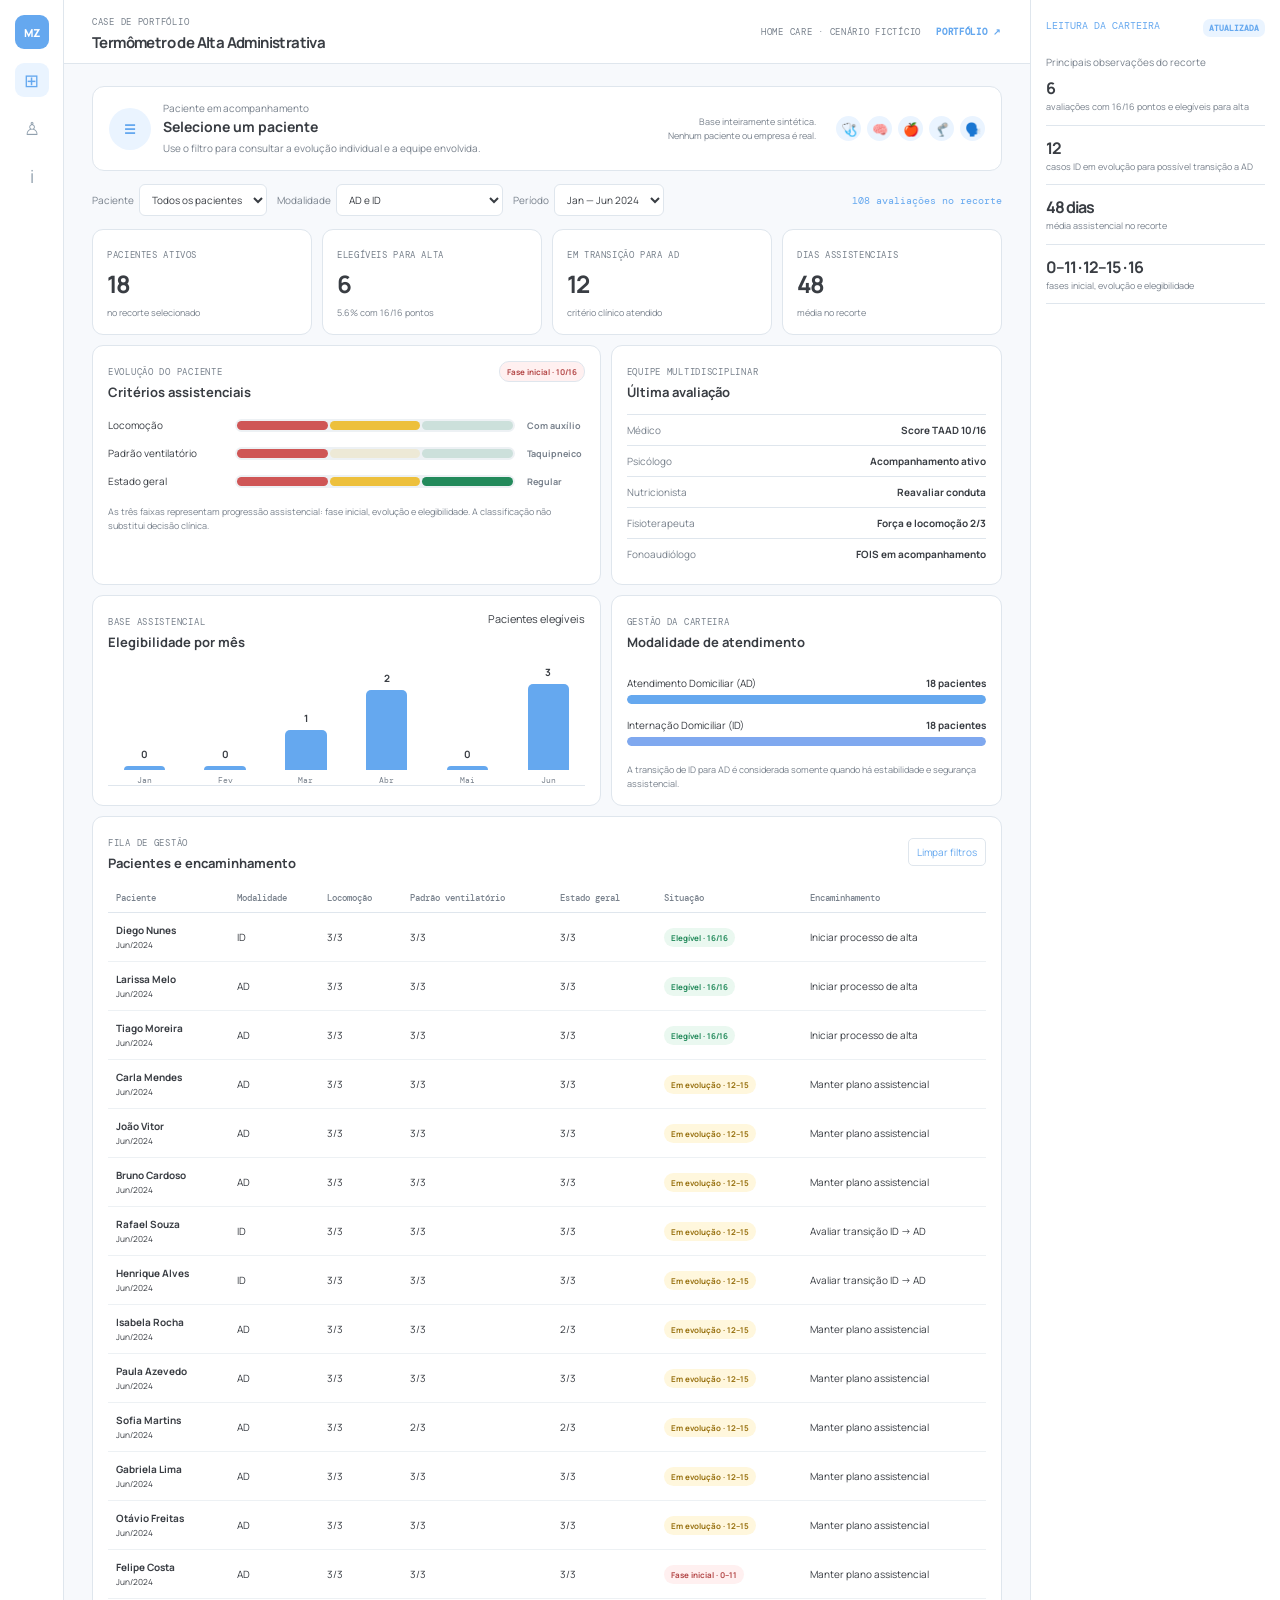
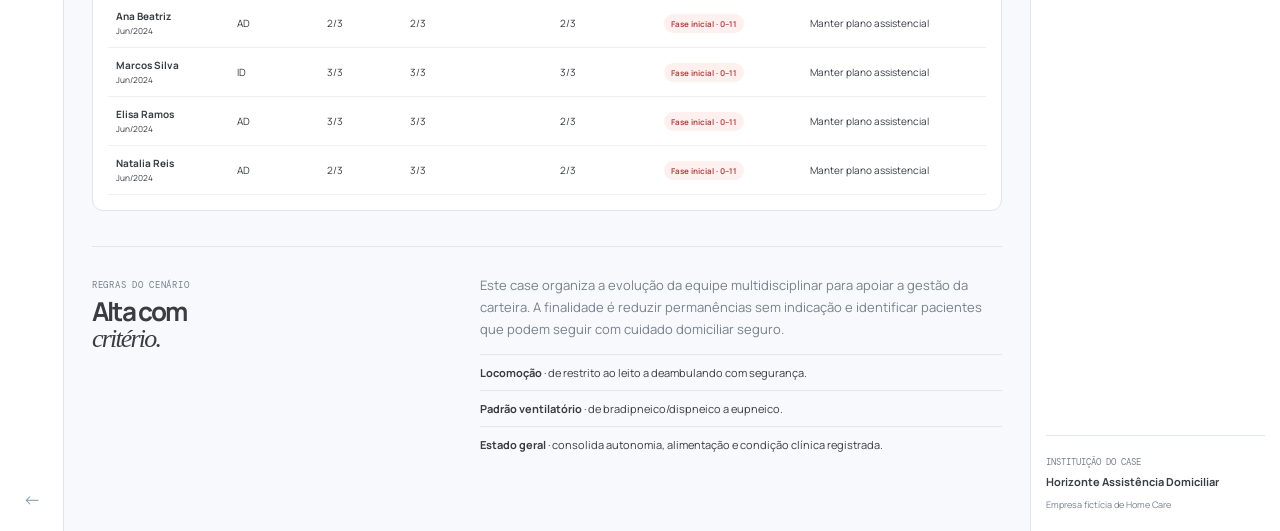
==== alta-administrativa.html @ 1c6857fd "feat: publicar cases interativos e documentação analítica" ====
<!doctype html>
<html lang="pt-BR">
<head>
<meta charset="UTF-8">
<meta name="viewport" content="width=device-width,initial-scale=1.0">
<title>Termômetro de Alta Administrativa | Case de Home Care</title>
<link rel="preconnect" href="https://fonts.googleapis.com">
<link rel="preconnect" href="https://fonts.gstatic.com" crossorigin>
<link href="https://fonts.googleapis.com/css2?family=DM+Mono:wght@400;500&family=Manrope:wght@400;500;600;700;800&display=swap" rel="stylesheet">
<style>
:root{--b:#286be1;--p:#edf4ff;--i:#22303e;--m:#72808d;--l:#e1e8ee;--bg:#f5f7f8;--g:#238a5b;--y:#bf8914;--r:#cf5656;--f:Manrope,Arial,sans-serif;--mono:'DM Mono',monospace}*{box-sizing:border-box}body{margin:0;background:var(--bg);color:var(--i);font:13px var(--f)}.shell{display:grid;grid-template-columns:64px minmax(0,1fr) 250px;min-height:100vh}.nav{background:#fff;border-right:1px solid var(--l);display:flex;flex-direction:column;align-items:center;gap:14px;padding:15px 0}.nav a{width:34px;height:34px;display:grid;place-items:center;text-decoration:none;border-radius:9px;color:#91a0ae;font-size:18px}.nav .logo{background:var(--b);color:#fff;font-size:11px;font-weight:800}.nav .active,.nav a:hover{background:var(--p);color:var(--b)}.nav .back{margin-top:auto}.header{height:64px;background:#fff;border-bottom:1px solid var(--l);display:flex;justify-content:space-between;align-items:center;padding:0 28px}.eyebrow,.header-right,.card-head span,.section-head span,.method span{font:9px var(--mono);letter-spacing:.08em;color:var(--m);text-transform:uppercase}.header h1{font-size:15px;margin:3px 0 0;letter-spacing:-.04em}.header-right{display:flex;gap:15px}.header-right a{color:var(--b);text-decoration:none;font-weight:700}.content{max-width:1300px;margin:auto;padding:22px 28px 55px}.patient{background:#fff;border:1px solid var(--l);border-radius:12px;padding:14px 16px;display:flex;align-items:center;gap:12px}.avatar{width:42px;height:42px;border-radius:50%;background:var(--b);color:#fff;display:grid;place-items:center;font-weight:800}.patient p,.patient h2{margin:0}.patient p,.patient small{font-size:10px;color:var(--m)}.patient h2{font-size:14px;margin:2px 0}.disclaimer{margin-left:auto;text-align:right;color:var(--m);font-size:9px;line-height:1.5}.filters{display:flex;gap:10px;align-items:center;padding:13px 0}.filters label{font-size:10px;color:var(--m);display:flex;gap:5px;align-items:center}.filters select{border:1px solid var(--l);border-radius:6px;background:#fff;padding:7px 8px;color:var(--i);font:10px var(--f)}.filters>span{margin-left:auto;font:10px var(--mono);color:var(--b)}.kpis{display:grid;grid-template-columns:repeat(4,1fr);gap:10px}.kpis article,.card,.table-section{background:#fff;border:1px solid var(--l);border-radius:11px}.kpis article{padding:14px}.kpis span{font:9px var(--mono);text-transform:uppercase;letter-spacing:.07em;color:var(--m)}.kpis strong{display:block;font-size:24px;letter-spacing:-.07em;margin:5px 0 2px}.kpis small{font-size:9px;color:var(--m)}.grid{display:grid;grid-template-columns:1.3fr 1fr;gap:10px;margin-top:10px}.card{padding:15px;min-height:205px}.card-head{display:flex;justify-content:space-between;align-items:start}.card-head h3{font-size:13px;margin:4px 0 0}.badge{font-size:9px;border-radius:20px;padding:5px 8px}.scales{margin-top:17px}.scale{display:grid;grid-template-columns:115px 1fr 58px;gap:12px;align-items:center;margin:14px 0;font-size:10px}.track{height:13px;background:#edf1f4;border-radius:12px;padding:2px;display:flex;gap:2px}.track i{flex:1;border-radius:10px;background:#dfe6eb}.track .green{background:var(--g)}.track .yellow{background:#edc03c}.track .red{background:var(--r)}.scale b{font-size:9px;color:var(--m)}.note{font-size:9px;line-height:1.5;color:var(--m);margin:17px 0 0}.team{list-style:none;padding:0;margin:13px 0 0}.team li{border-top:1px solid var(--l);padding:8px 0;display:flex;justify-content:space-between;font-size:10px}.team span{color:var(--m)}.trend{height:135px;border-bottom:1px solid var(--l);display:flex;align-items:end;gap:8px;padding-top:14px}.trend>div{flex:1;height:100%;display:flex;flex-direction:column;align-items:center;justify-content:end;gap:5px}.trend i{width:57%;min-height:4px;border-radius:5px 5px 0 0;background:var(--b)}.trend b{font-size:10px}.trend small{font:8px var(--mono);color:var(--m)}.modes{margin-top:25px}.mode{margin:14px 0}.mode div{display:flex;justify-content:space-between;font-size:10px;margin-bottom:5px}.mode-track{height:9px;border-radius:8px;background:#edf1f4;overflow:hidden}.mode-track i{display:block;height:100%;background:var(--b);border-radius:8px}.mode-track .id{background:#7fa8ef}.table-section{margin-top:10px;padding:15px}.section-head{display:flex;justify-content:space-between;align-items:center;margin-bottom:12px}.section-head h2{font-size:13px;margin:4px 0 0}.section-head button{border:1px solid var(--l);background:#fff;border-radius:5px;padding:6px 8px;font:10px var(--f);color:var(--b);cursor:pointer}.table-wrap{overflow:auto}table{width:100%;border-collapse:collapse;min-width:720px}th{text-align:left;padding:8px;border-bottom:1px solid var(--l);font:9px var(--mono);font-weight:500;color:var(--m)}td{padding:10px 8px;border-bottom:1px solid #edf1f4;font-size:10px}.pill{font-size:8px;border-radius:10px;padding:4px 7px;font-weight:700}.pill.green{background:#eaf8f0;color:var(--g)}.pill.yellow{background:#fff7dd;color:#987110}.pill.red{background:#fff0f0;color:var(--r)}.method{display:grid;grid-template-columns:.8fr 1.2fr;gap:40px;margin-top:35px;padding-top:27px;border-top:1px solid var(--l)}.method h2{font-size:26px;line-height:1;letter-spacing:-.07em;margin:6px 0}.method em{font-family:Georgia,serif;font-weight:400}.method p{color:var(--m);line-height:1.7;margin:0}.method ul{list-style:none;padding:0;margin:14px 0}.method li{border-top:1px solid var(--l);padding:10px 0;font-size:11px}.side{background:#fff;border-left:1px solid var(--l);padding:19px 15px;display:flex;flex-direction:column}.side-head{font:10px var(--mono);color:var(--b);display:flex;justify-content:space-between}.side-head b{font-size:8px;background:var(--p);padding:4px 6px;border-radius:7px}.side>p{font-size:10px;color:var(--m);margin:18px 0 8px}.insight{border-bottom:1px solid var(--l);padding:0 0 11px;margin-bottom:11px}.insight strong{display:block;font-size:16px;letter-spacing:-.06em}.insight span{font-size:9px;line-height:1.4;color:var(--m);display:block;margin-top:2px}.side-bottom{margin-top:auto;padding-top:15px;border-top:1px solid var(--l)}.side-bottom span{font:9px var(--mono);color:var(--m);text-transform:uppercase}.side-bottom b{display:block;font-size:11px;margin:5px 0}.side-bottom small{font-size:9px;color:var(--m)}@media(max-width:1050px){.shell{grid-template-columns:64px 1fr}.side{display:none}}@media(max-width:680px){.shell{display:block}.nav{height:55px;position:sticky;top:0;z-index:3;flex-direction:row;padding:0 13px;border-bottom:1px solid var(--l);border-right:0}.nav .back{margin:0 0 0 auto}.header{padding:10px 15px;height:auto;min-height:62px}.header-right{display:none}.content{padding:15px}.disclaimer{display:none}.filters{flex-wrap:wrap}.filters>span{width:100%;margin:4px 0}.kpis,.grid,.method{grid-template-columns:1fr}.kpis{gap:7px}.card{min-height:auto}.method{gap:18px}}
.track i{opacity:.22}.track i.red{background:var(--r)}.track i.yellow{background:#edc03c}.track i.green{background:var(--g)}.track i.on{opacity:1}.patient-icons{display:flex;gap:6px;margin-left:8px}.patient-icons span{width:25px;height:25px;display:grid;place-items:center;border-radius:50%;background:var(--p);font-size:13px}.patient.is-unselected .avatar{background:var(--p);color:var(--b)}
</style>
<style>html.ad-embed,html.ad-embed body{overflow:hidden}html.ad-embed .side{display:none!important}html.ad-embed .shell{grid-template-columns:64px minmax(0,1fr)!important}</style>
<style>
:root{--b:#65a8ef;--p:#eaf4ff;--i:#393d43;--m:#78818c;--l:#dfe6ed;--bg:#f7f9fc;--g:#a9d1fb;--y:#65a8ef;--r:#393d43}.track i.red{background:#cf5656}.track i.yellow{background:#edc03c}.track i.green{background:#238a5b}.scales .scale:nth-child(1) i.red,.scales .scale:nth-child(1) i.yellow,.scales .scale:nth-child(2) i.red,.scales .scale:nth-child(3) i{opacity:1}.scales .scale:nth-child(1) i.green,.scales .scale:nth-child(2) i.yellow,.scales .scale:nth-child(2) i.green{opacity:.16}.pill.red{background:#fff0f0;color:#b44949}.pill.yellow{background:#fff7dd;color:#987110}.pill.green{background:#eaf8f0;color:#238a5b}.badge{border:1px solid var(--l)}
</style>
</head>
<body>
<div class="shell">
<aside class="nav">
<a class="logo" href="index.html">MZ</a>
<a class="active" href="#visao">⊞</a>
<a href="#pacientes">♙</a>
<a href="#metodo">i</a>
<a class="back" href="index.html">←</a>
</aside>
<main>
<header class="header">
<div>
<span class="eyebrow">Case de portfólio</span>
<h1>Termômetro de Alta Administrativa</h1>
</div>
<div class="header-right">HOME CARE · CENÁRIO FICTÍCIO <a href="index.html">Portfólio ↗</a>
</div>
</header>
<div class="content">
<section class="patient">
<div class="avatar" id="ini">—</div>
<div>
<p>Paciente em acompanhamento</p>
<h2 id="name">—</h2>
<small id="meta">—</small>
</div>
<div class="disclaimer">Base inteiramente sintética.<br>Nenhum paciente ou empresa é real.</div>
<div class="patient-icons" aria-label="Equipe multidisciplinar"><span>🩺</span><span>🧠</span><span>🍎</span><span>🦿</span><span>🗣️</span></div>
</section>
<section class="filters">
<label>Paciente <select id="patient">
</select>
</label>
<label>Modalidade <select id="mode">
<option value="all">AD e ID</option>
<option value="AD">Atendimento Domiciliar (AD)</option>
<option value="ID">Internação Domiciliar (ID)</option>
</select>
</label>
<label>Período <select id="month">
<option value="all">Jan — Jun 2024</option>
</select>
</label>
<span id="count">
</span>
</section>
<section class="kpis" id="visao">
<article>
<span>Pacientes ativos</span>
<strong id="active">—</strong>
<small>no recorte selecionado</small>
</article>
<article>
<span>Elegíveis para alta</span>
<strong id="eligible">—</strong>
<small id="rate">—</small>
</article>
<article>
<span>Em transição para AD</span>
<strong id="transition">—</strong>
<small>critério clínico atendido</small>
</article>
<article>
<span>Dias assistenciais</span>
<strong id="days">—</strong>
<small>média no recorte</small>
</article>
</section>
<section class="grid">
<article class="card">
<div class="card-head">
<div>
<span>Evolução do paciente</span>
<h3>Critérios assistenciais</h3>
</div>
<b class="badge" id="status">—</b>
</div>
<div class="scales" id="scales">
</div>
<p class="note">As três faixas representam progressão assistencial: fase inicial, evolução e elegibilidade. A classificação não substitui decisão clínica.</p>
</article>
<article class="card">
<div class="card-head">
<div>
<span>Equipe multidisciplinar</span>
<h3>Última avaliação</h3>
</div>
</div>
<ul class="team" id="team">
</ul>
</article>
</section>
<section class="grid">
<article class="card">
<div class="card-head">
<div>
<span>Base assistencial</span>
<h3>Elegibilidade por mês</h3>
</div>
<small>Pacientes elegíveis</small>
</div>
<div class="trend" id="trend">
</div>
</article>
<article class="card">
<div class="card-head">
<div>
<span>Gestão da carteira</span>
<h3>Modalidade de atendimento</h3>
</div>
</div>
<div class="modes" id="modes">
</div>
<p class="note">A transição de ID para AD é considerada somente quando há estabilidade e segurança assistencial.</p>
</article>
</section>
<section class="table-section" id="pacientes">
<div class="section-head">
<div>
<span>Fila de gestão</span>
<h2>Pacientes e encaminhamento</h2>
</div>
<button id="clear">Limpar filtros</button>
</div>
<div class="table-wrap">
<table>
<thead>
<tr>
<th>Paciente</th>
<th>Modalidade</th>
<th>Locomoção</th>
<th>Padrão ventilatório</th>
<th>Estado geral</th>
<th>Situação</th>
<th>Encaminhamento</th>
</tr>
</thead>
<tbody id="table">
</tbody>
</table>
</div>
</section>
<section class="method" id="metodo">
<div>
<span>Regras do cenário</span>
<h2>Alta com<br>
<em>critério.</em>
</h2>
</div>
<div>
<p>Este case organiza a evolução da equipe multidisciplinar para apoiar a gestão da carteira. A finalidade é reduzir permanências sem indicação e identificar pacientes que podem seguir com cuidado domiciliar seguro.</p>
<ul>
<li>
<b>Locomoção</b> · de restrito ao leito a deambulando com segurança.</li>
<li>
<b>Padrão ventilatório</b> · de bradipneico/dispneico a eupneico.</li>
<li>
<b>Estado geral</b> · consolida autonomia, alimentação e condição clínica registrada.</li>
</ul>
</div>
</section>
</div>
</main>
<aside class="side">
<div class="side-head">LEITURA DA CARTEIRA <b>ATUALIZADA</b>
</div>
<p>Principais observações do recorte</p>
<div id="insights">
</div>
<div class="side-bottom">
<span>Instituição do case</span>
<b>Horizonte Assistência Domiciliar</b>
<small>Empresa fictícia de Home Care</small>
</div>
</aside>
</div>
<script>
(()=>{const ms=['2024-01','2024-02','2024-03','2024-04','2024-05','2024-06'],lb={"2024-01":"Jan","2024-02":"Fev","2024-03":"Mar","2024-04":"Abr","2024-05":"Mai","2024-06":"Jun"},ns=['Ana Beatriz','Bruno Cardoso','Carla Mendes','Diego Nunes','Elisa Ramos','Felipe Costa','Gabriela Lima','Henrique Alves','Isabela Rocha','João Vitor','Larissa Melo','Marcos Silva','Natalia Reis','Otávio Freitas','Paula Azevedo','Rafael Souza','Sofia Martins','Tiago Moreira'],team=['Médico','Psicólogo','Nutricionista','Fisioterapeuta','Fonoaudiólogo'],d=ms.flatMap((m,mi)=>ns.map((n,pi)=>{let mode=(pi+mi)%4===0?'ID':'AD',p=Math.min(3,Math.max(0,Math.floor((pi%4+mi)/2))),a=Math.min(3,p+(pi%3?1:0)),b=Math.min(3,p+(pi%5>1?1:0)),c=Math.min(3,p+(pi%4>1?1:0)),score=a+b+c,s=score>=8?'green':score>=5?'yellow':'red';return{m,n,mode,a,b,c,score,s,days:18+((pi*7+mi*4)%62),ok:s==='green',tr:mode==='ID'&&s==='green'}})),q=x=>document.querySelector(x),E={p:q('#patient'),mo:q('#mode'),m:q('#month'),ini:q('#ini'),n:q('#name'),meta:q('#meta'),cnt:q('#count'),act:q('#active'),ok:q('#eligible'),rate:q('#rate'),tr:q('#transition'),days:q('#days'),status:q('#status'),sc:q('#scales'),tm:q('#team'),trend:q('#trend'),modes:q('#modes'),tb:q('#table'),ins:q('#insights')};E.p.innerHTML='<option value="all">Todos os pacientes</option>'+ns.map(x=>`<option>${x}</option>`).join('');E.m.innerHTML='<option value="all">Jan — Jun 2024</option>'+ms.map(x=>`<option value="${x}">${lb[x]} 2024</option>`).join('');function rows(){return d.filter(x=>(E.p.value==='all'||x.n===E.p.value)&&(E.mo.value==='all'||x.mode===E.mo.value)&&(E.m.value==='all'||x.m===E.m.value))}function render(){let r=rows(),z=[...r].sort((x,y)=>y.m.localeCompare(x.m))[0]||d[0],u=[...new Set(r.map(x=>x.n))],ok=r.filter(x=>x.ok),tr=r.filter(x=>x.tr),av=Math.round(r.reduce((s,x)=>s+x.days,0)/Math.max(1,r.length));E.ini.textContent=z.n.split(' ').map(x=>x[0]).slice(0,2).join('');E.n.textContent=z.n;E.meta.textContent=`${z.mode==='AD'?'Atendimento Domiciliar':'Internação Domiciliar'} · última avaliação ${lb[z.m]}/2024`;E.cnt.textContent=`${r.length} avaliações no recorte`;E.act.textContent=u.length;E.ok.textContent=ok.length;E.rate.textContent=`${r.length?((ok.length/r.length)*100).toFixed(1):0}% das avaliações`;E.tr.textContent=tr.length;E.days.textContent=av;E.status.textContent=z.s==='green'?'Verde · elegível':z.s==='yellow'?'Amarelo · monitorar':'Vermelho · prioridade';E.status.className='badge pill '+z.s;let cr=[['Locomoção',z.a,['Restrito','Com auxílio','Deambulando']],['Estado respiratório',z.b,['Instável','Monitorar','Estável']],['Estado geral',z.c,['Fragilizado','Regular','Bom']]];E.sc.innerHTML=cr.map(x=>`<div class="scale">
<span>${x[0]}</span>
<div class="track">${[1,2,3].map(n=>`<i class="${n<=x[1]?z.s:''}">
</i>`).join('')}</div>
<b>${x[2][Math.max(0,x[1]-1)]}</b>
</div>`).join('');E.tm.innerHTML=team.map((x,i)=>`<li>
<span>${x}</span>
<b>${i===3?'Locomoção '+z.a+'/3':i===0?'Estado geral '+z.c+'/3':i===4?'Deglutição estável':i===2?'Plano alimentar ativo':'Acompanhamento ativo'}</b>
</li>`).join('');let t=ms.map(m=>({m,c:new Set(r.filter(x=>x.m===m&&x.ok).map(x=>x.n)).size})),mx=Math.max(...t.map(x=>x.c),1);E.trend.innerHTML=t.map(x=>`<div>
<b>${x.c}</b>
<i style="height:${x.c/mx*100}%">
</i>
<small>${lb[x.m]}</small>
</div>`).join('');let mo=['AD','ID'].map(m=>({m,c:new Set(r.filter(x=>x.mode===m).map(x=>x.n)).size})),mm=Math.max(...mo.map(x=>x.c),1);E.modes.innerHTML=mo.map(x=>`<div class="mode">
<div>
<span>${x.m==='AD'?'Atendimento Domiciliar (AD)':'Internação Domiciliar (ID)'}</span>
<b>${x.c} pacientes</b>
</div>
<div class="mode-track">
<i class="${x.m==='ID'?'id':''}" style="width:${x.c/mm*100}%">
</i>
</div>
</div>`).join('');let pr=[...new Map(r.map(x=>[x.n,x])).values()].sort((x,y)=>y.score-x.score);E.tb.innerHTML=pr.map(x=>`<tr>
<td>
<b>${x.n}</b>
<br>
<small>${lb[x.m]}/2024</small>
</td>
<td>${x.mode}</td>
<td>${x.a}/3</td>
<td>${x.b}/3</td>
<td>${x.c}/3</td>
<td>
<span class="pill ${x.s}">${x.s==='green'?'Verde · elegível':x.s==='yellow'?'Amarelo · monitorar':'Vermelho · prioridade'}</span>
</td>
<td>${x.tr?'Avaliar transição ID → AD':x.ok?'Avaliar alta administrativa':'Manter plano assistencial'}</td>
</tr>`).join('')||`<tr><td colspan="7">Nenhuma avaliação no recorte.</td></tr>`;let id=mo.find(x=>x.m==='ID').c;E.ins.innerHTML=`<div class="insight">
<strong>${ok.length}</strong>
<span>avaliações elegíveis para discussão de alta</span>
</div>
<div class="insight">
<strong>${tr.length}</strong>
<span>situações com potencial de transição de ID para AD</span>
</div>
<div class="insight">
<strong>${id} pacientes ID</strong>
<span>requerem acompanhamento da estabilidade</span>
</div>
<div class="insight">
<strong>${av} dias</strong>
<span>média assistencial no recorte</span>
</div>`}[E.p,E.mo,E.m].forEach(x=>x.addEventListener('change',render));q('#clear').onclick=()=>{E.p.value=E.mo.value=E.m.value='all';render()};render()})();
</script>
<script>
(()=>{const select=document.querySelector('#patient'),box=document.querySelector('.patient'),avatar=document.querySelector('#ini'),name=document.querySelector('#name'),meta=document.querySelector('#meta');function updateHeader(){if(select.value==='all'){box.classList.add('is-unselected');avatar.textContent='☰';name.textContent='Selecione um paciente';meta.textContent='Use o filtro para consultar a evolução individual e a equipe envolvida.'}else{box.classList.remove('is-unselected')}}select.addEventListener('change',updateHeader);updateHeader()})();
</script>
<script>
(()=>{const filters=['#patient','#mode','#month'];function colorRanges(){document.querySelectorAll('#scales .track').forEach(track=>track.querySelectorAll('i').forEach((bar,index)=>{const reached=['red','yellow','green'].some(color=>bar.classList.contains(color));bar.className=`${['red','yellow','green'][index]}${reached?' on':''}`}))}filters.forEach(selector=>document.querySelector(selector).addEventListener('change',colorRanges));document.querySelector('#clear').addEventListener('click',()=>setTimeout(colorRanges));colorRanges()})();
</script>
<script>
(()=>{const M=['2024-01','2024-02','2024-03','2024-04','2024-05','2024-06'],L={"2024-01":"Jan","2024-02":"Fev","2024-03":"Mar","2024-04":"Abr","2024-05":"Mai","2024-06":"Jun"},N=['Ana Beatriz','Bruno Cardoso','Carla Mendes','Diego Nunes','Elisa Ramos','Felipe Costa','Gabriela Lima','Henrique Alves','Isabela Rocha','João Vitor','Larissa Melo','Marcos Silva','Natalia Reis','Otávio Freitas','Paula Azevedo','Rafael Souza','Sofia Martins','Tiago Moreira'],Q=s=>document.querySelector(s),E={p:Q('#patient'),mo:Q('#mode'),m:Q('#month'),ini:Q('#ini'),n:Q('#name'),meta:Q('#meta'),cnt:Q('#count'),act:Q('#active'),ok:Q('#eligible'),rate:Q('#rate'),tr:Q('#transition'),days:Q('#days'),status:Q('#status'),sc:Q('#scales'),tm:Q('#team'),trend:Q('#trend'),modes:Q('#modes'),tb:Q('#table'),ins:Q('#insights')},D=M.flatMap((m,mi)=>N.map((n,pi)=>{let a=Math.min(3,Math.floor((pi%4+mi)/2)+(pi%3?1:0)),b=Math.min(3,Math.floor((pi%4+mi)/2)+(pi%5>1?1:0)),c=Math.min(3,Math.floor((pi%4+mi)/2)+(pi%4>1?1:0)),t=1+((pi+mi*2)%7),score=Math.min(16,a+b+c+t),s=score>=16?'green':score>=12?'yellow':'red',mode=(pi+mi)%4===0?'ID':'AD';return{m,n,a,b,c,t,score,s,mode,days:18+((pi*7+mi*4)%62),ok:s==='green',tr:mode==='ID'&&score>=12}}));function R(){return D.filter(x=>(E.p.value==='all'||x.n===E.p.value)&&(E.mo.value==='all'||x.mode===E.mo.value)&&(E.m.value==='all'||x.m===E.m.value))}function draw(){let r=R(),z=[...r].sort((x,y)=>y.m.localeCompare(x.m))[0]||D[0],u=[...new Set(r.map(x=>x.n))],ok=r.filter(x=>x.ok),tr=r.filter(x=>x.tr),av=Math.round(r.reduce((s,x)=>s+x.days,0)/Math.max(1,r.length)),phase=z.s==='green'?'Elegível para alta':z.s==='yellow'?'Em evolução':'Fase inicial';E.cnt.textContent=`${r.length} avaliações no recorte`;E.act.textContent=u.length;E.ok.textContent=ok.length;E.rate.textContent=`${r.length?((ok.length/r.length)*100).toFixed(1):0}% com 16/16 pontos`;E.tr.textContent=tr.length;E.days.textContent=av;E.status.textContent=`${phase} · ${z.score}/16`;E.status.className='badge pill '+z.s;if(E.p.value==='all'){E.ini.textContent='☰';E.n.textContent='Selecione um paciente';E.meta.textContent='Use o filtro para consultar a evolução individual e a equipe envolvida.'}else{E.ini.textContent=z.n.split(' ').map(x=>x[0]).slice(0,2).join('');E.n.textContent=z.n;E.meta.textContent=`${z.mode==='AD'?'Atendimento Domiciliar':'Internação Domiciliar'} · ${z.score}/16 pontos · ${L[z.m]}/2024`}let C=[['Locomoção',z.a,['Restrito ao leito','Com auxílio','Deambulando']],['Padrão ventilatório',z.b,['Bradipneico/dispneico','Taquipneico','Eupneico']],['Estado geral',z.c,['Mau','Regular','Bom']]],colors=['red','yellow','green'];E.sc.innerHTML=C.map(x=>`<div class="scale"><span>${x[0]}</span><div class="track">${colors.map((c,i)=>`<i class="${c}${i<x[1]?' on':''}"></i>`).join('')}</div><b>${x[2][Math.max(0,x[1]-1)]}</b></div>`).join('');E.tm.innerHTML=[['Médico',`Score TAAD ${z.score}/16`],['Psicólogo',z.score>=12?'Tratamento em progresso':'Acompanhamento ativo'],['Nutricionista',z.t>=5?'Plano estável':'Reavaliar conduta'],['Fisioterapeuta',`Força e locomoção ${z.a}/3`],['Fonoaudiólogo',z.t>=6?'FOIS em fase final':'FOIS em acompanhamento']].map(x=>`<li><span>${x[0]}</span><b>${x[1]}</b></li>`).join('');let T=M.map(m=>({m,c:new Set(r.filter(x=>x.m===m&&x.ok).map(x=>x.n)).size})),mx=Math.max(...T.map(x=>x.c),1);E.trend.innerHTML=T.map(x=>`<div><b>${x.c}</b><i style="height:${x.c/mx*100}%"></i><small>${L[x.m]}</small></div>`).join('');let modes=['AD','ID'].map(m=>({m,c:new Set(r.filter(x=>x.mode===m).map(x=>x.n)).size})),mm=Math.max(...modes.map(x=>x.c),1);E.modes.innerHTML=modes.map(x=>`<div class="mode"><div><span>${x.m==='AD'?'Atendimento Domiciliar (AD)':'Internação Domiciliar (ID)'}</span><b>${x.c} pacientes</b></div><div class="mode-track"><i class="${x.m==='ID'?'id':''}" style="width:${x.c/mm*100}%"></i></div></div>`).join('');let P=[...new Map(r.map(x=>[x.n,x])).values()].sort((a,b)=>b.score-a.score);E.tb.innerHTML=P.map(x=>`<tr><td><b>${x.n}</b><br><small>${L[x.m]}/2024</small></td><td>${x.mode}</td><td>${x.a}/3</td><td>${x.b}/3</td><td>${x.c}/3</td><td><span class="pill ${x.s}">${x.s==='green'?'Elegível · 16/16':x.s==='yellow'?'Em evolução · 12–15':'Fase inicial · 0–11'}</span></td><td>${x.ok?'Iniciar processo de alta':x.tr?'Avaliar transição ID → AD':'Manter plano assistencial'}</td></tr>`).join('')||'<tr><td colspan="7">Nenhuma avaliação no recorte.</td></tr>';E.ins.innerHTML=`<div class="insight"><strong>${ok.length}</strong><span>avaliações com 16/16 pontos e elegíveis para alta</span></div><div class="insight"><strong>${tr.length}</strong><span>casos ID em evolução para possível transição a AD</span></div><div class="insight"><strong>${av} dias</strong><span>média assistencial no recorte</span></div><div class="insight"><strong>0–11 · 12–15 · 16</strong><span>fases inicial, evolução e elegibilidade</span></div>`}[E.p,E.mo,E.m].forEach(x=>x.addEventListener('change',draw));Q('#clear').addEventListener('click',()=>setTimeout(draw));draw()})();
</script>
<script>if(window.self!==window.top){document.documentElement.classList.add('ad-embed')}</script>
</body>
</html>
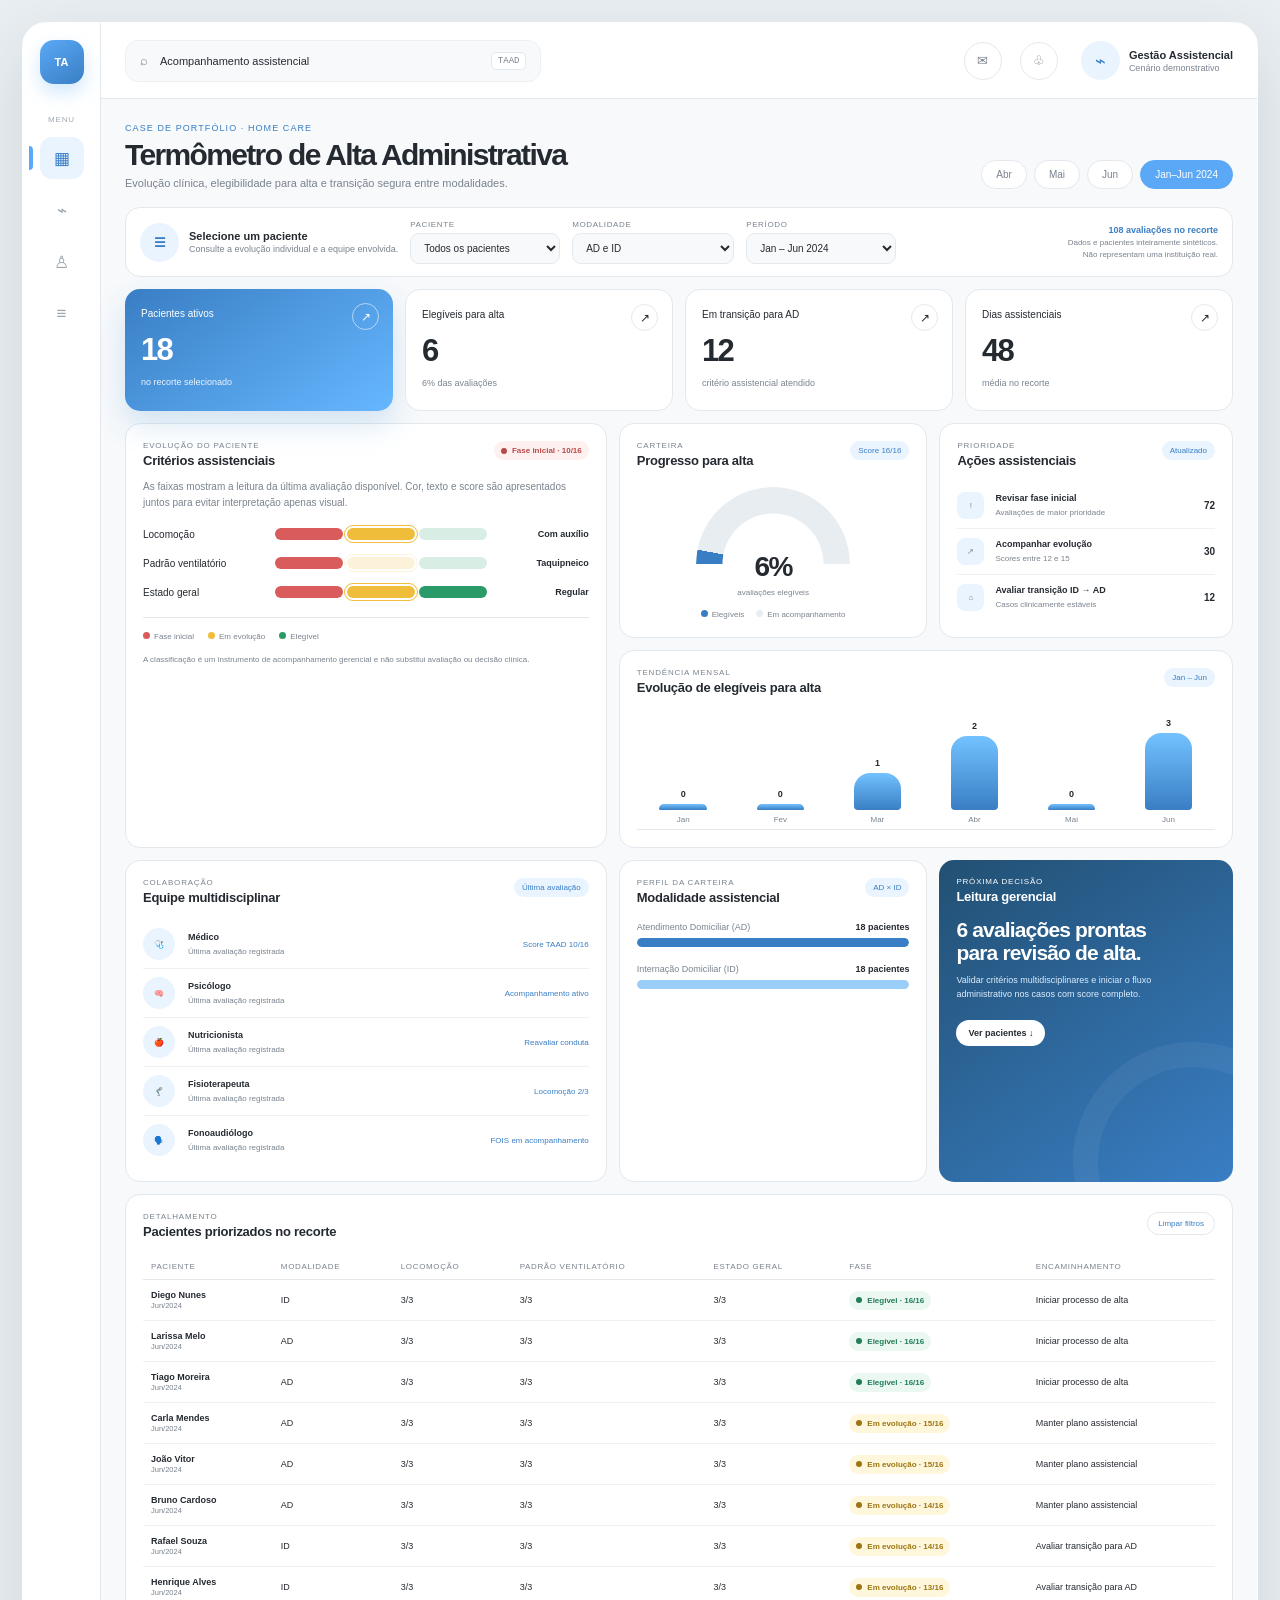
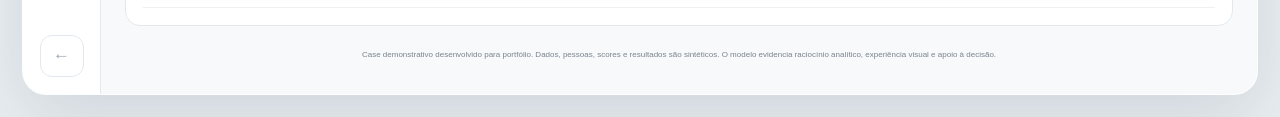
==== commit 3dd1ba77: "style: redesenhar Termômetro de Alta Administrativa" ====
--- a/alta-administrativa.html
+++ b/alta-administrativa.html
@@ -1,261 +1,74 @@
 <!doctype html>
-<html lang="pt-BR">
-<head>
-<meta charset="UTF-8">
-<meta name="viewport" content="width=device-width,initial-scale=1.0">
-<title>Termômetro de Alta Administrativa | Case de Home Care</title>
-<link rel="preconnect" href="https://fonts.googleapis.com">
-<link rel="preconnect" href="https://fonts.gstatic.com" crossorigin>
-<link href="https://fonts.googleapis.com/css2?family=DM+Mono:wght@400;500&family=Manrope:wght@400;500;600;700;800&display=swap" rel="stylesheet">
-<style>
-:root{--b:#286be1;--p:#edf4ff;--i:#22303e;--m:#72808d;--l:#e1e8ee;--bg:#f5f7f8;--g:#238a5b;--y:#bf8914;--r:#cf5656;--f:Manrope,Arial,sans-serif;--mono:'DM Mono',monospace}*{box-sizing:border-box}body{margin:0;background:var(--bg);color:var(--i);font:13px var(--f)}.shell{display:grid;grid-template-columns:64px minmax(0,1fr) 250px;min-height:100vh}.nav{background:#fff;border-right:1px solid var(--l);display:flex;flex-direction:column;align-items:center;gap:14px;padding:15px 0}.nav a{width:34px;height:34px;display:grid;place-items:center;text-decoration:none;border-radius:9px;color:#91a0ae;font-size:18px}.nav .logo{background:var(--b);color:#fff;font-size:11px;font-weight:800}.nav .active,.nav a:hover{background:var(--p);color:var(--b)}.nav .back{margin-top:auto}.header{height:64px;background:#fff;border-bottom:1px solid var(--l);display:flex;justify-content:space-between;align-items:center;padding:0 28px}.eyebrow,.header-right,.card-head span,.section-head span,.method span{font:9px var(--mono);letter-spacing:.08em;color:var(--m);text-transform:uppercase}.header h1{font-size:15px;margin:3px 0 0;letter-spacing:-.04em}.header-right{display:flex;gap:15px}.header-right a{color:var(--b);text-decoration:none;font-weight:700}.content{max-width:1300px;margin:auto;padding:22px 28px 55px}.patient{background:#fff;border:1px solid var(--l);border-radius:12px;padding:14px 16px;display:flex;align-items:center;gap:12px}.avatar{width:42px;height:42px;border-radius:50%;background:var(--b);color:#fff;display:grid;place-items:center;font-weight:800}.patient p,.patient h2{margin:0}.patient p,.patient small{font-size:10px;color:var(--m)}.patient h2{font-size:14px;margin:2px 0}.disclaimer{margin-left:auto;text-align:right;color:var(--m);font-size:9px;line-height:1.5}.filters{display:flex;gap:10px;align-items:center;padding:13px 0}.filters label{font-size:10px;color:var(--m);display:flex;gap:5px;align-items:center}.filters select{border:1px solid var(--l);border-radius:6px;background:#fff;padding:7px 8px;color:var(--i);font:10px var(--f)}.filters>span{margin-left:auto;font:10px var(--mono);color:var(--b)}.kpis{display:grid;grid-template-columns:repeat(4,1fr);gap:10px}.kpis article,.card,.table-section{background:#fff;border:1px solid var(--l);border-radius:11px}.kpis article{padding:14px}.kpis span{font:9px var(--mono);text-transform:uppercase;letter-spacing:.07em;color:var(--m)}.kpis strong{display:block;font-size:24px;letter-spacing:-.07em;margin:5px 0 2px}.kpis small{font-size:9px;color:var(--m)}.grid{display:grid;grid-template-columns:1.3fr 1fr;gap:10px;margin-top:10px}.card{padding:15px;min-height:205px}.card-head{display:flex;justify-content:space-between;align-items:start}.card-head h3{font-size:13px;margin:4px 0 0}.badge{font-size:9px;border-radius:20px;padding:5px 8px}.scales{margin-top:17px}.scale{display:grid;grid-template-columns:115px 1fr 58px;gap:12px;align-items:center;margin:14px 0;font-size:10px}.track{height:13px;background:#edf1f4;border-radius:12px;padding:2px;display:flex;gap:2px}.track i{flex:1;border-radius:10px;background:#dfe6eb}.track .green{background:var(--g)}.track .yellow{background:#edc03c}.track .red{background:var(--r)}.scale b{font-size:9px;color:var(--m)}.note{font-size:9px;line-height:1.5;color:var(--m);margin:17px 0 0}.team{list-style:none;padding:0;margin:13px 0 0}.team li{border-top:1px solid var(--l);padding:8px 0;display:flex;justify-content:space-between;font-size:10px}.team span{color:var(--m)}.trend{height:135px;border-bottom:1px solid var(--l);display:flex;align-items:end;gap:8px;padding-top:14px}.trend>div{flex:1;height:100%;display:flex;flex-direction:column;align-items:center;justify-content:end;gap:5px}.trend i{width:57%;min-height:4px;border-radius:5px 5px 0 0;background:var(--b)}.trend b{font-size:10px}.trend small{font:8px var(--mono);color:var(--m)}.modes{margin-top:25px}.mode{margin:14px 0}.mode div{display:flex;justify-content:space-between;font-size:10px;margin-bottom:5px}.mode-track{height:9px;border-radius:8px;background:#edf1f4;overflow:hidden}.mode-track i{display:block;height:100%;background:var(--b);border-radius:8px}.mode-track .id{background:#7fa8ef}.table-section{margin-top:10px;padding:15px}.section-head{display:flex;justify-content:space-between;align-items:center;margin-bottom:12px}.section-head h2{font-size:13px;margin:4px 0 0}.section-head button{border:1px solid var(--l);background:#fff;border-radius:5px;padding:6px 8px;font:10px var(--f);color:var(--b);cursor:pointer}.table-wrap{overflow:auto}table{width:100%;border-collapse:collapse;min-width:720px}th{text-align:left;padding:8px;border-bottom:1px solid var(--l);font:9px var(--mono);font-weight:500;color:var(--m)}td{padding:10px 8px;border-bottom:1px solid #edf1f4;font-size:10px}.pill{font-size:8px;border-radius:10px;padding:4px 7px;font-weight:700}.pill.green{background:#eaf8f0;color:var(--g)}.pill.yellow{background:#fff7dd;color:#987110}.pill.red{background:#fff0f0;color:var(--r)}.method{display:grid;grid-template-columns:.8fr 1.2fr;gap:40px;margin-top:35px;padding-top:27px;border-top:1px solid var(--l)}.method h2{font-size:26px;line-height:1;letter-spacing:-.07em;margin:6px 0}.method em{font-family:Georgia,serif;font-weight:400}.method p{color:var(--m);line-height:1.7;margin:0}.method ul{list-style:none;padding:0;margin:14px 0}.method li{border-top:1px solid var(--l);padding:10px 0;font-size:11px}.side{background:#fff;border-left:1px solid var(--l);padding:19px 15px;display:flex;flex-direction:column}.side-head{font:10px var(--mono);color:var(--b);display:flex;justify-content:space-between}.side-head b{font-size:8px;background:var(--p);padding:4px 6px;border-radius:7px}.side>p{font-size:10px;color:var(--m);margin:18px 0 8px}.insight{border-bottom:1px solid var(--l);padding:0 0 11px;margin-bottom:11px}.insight strong{display:block;font-size:16px;letter-spacing:-.06em}.insight span{font-size:9px;line-height:1.4;color:var(--m);display:block;margin-top:2px}.side-bottom{margin-top:auto;padding-top:15px;border-top:1px solid var(--l)}.side-bottom span{font:9px var(--mono);color:var(--m);text-transform:uppercase}.side-bottom b{display:block;font-size:11px;margin:5px 0}.side-bottom small{font-size:9px;color:var(--m)}@media(max-width:1050px){.shell{grid-template-columns:64px 1fr}.side{display:none}}@media(max-width:680px){.shell{display:block}.nav{height:55px;position:sticky;top:0;z-index:3;flex-direction:row;padding:0 13px;border-bottom:1px solid var(--l);border-right:0}.nav .back{margin:0 0 0 auto}.header{padding:10px 15px;height:auto;min-height:62px}.header-right{display:none}.content{padding:15px}.disclaimer{display:none}.filters{flex-wrap:wrap}.filters>span{width:100%;margin:4px 0}.kpis,.grid,.method{grid-template-columns:1fr}.kpis{gap:7px}.card{min-height:auto}.method{gap:18px}}
-.track i{opacity:.22}.track i.red{background:var(--r)}.track i.yellow{background:#edc03c}.track i.green{background:var(--g)}.track i.on{opacity:1}.patient-icons{display:flex;gap:6px;margin-left:8px}.patient-icons span{width:25px;height:25px;display:grid;place-items:center;border-radius:50%;background:var(--p);font-size:13px}.patient.is-unselected .avatar{background:var(--p);color:var(--b)}
-</style>
-<style>html.ad-embed,html.ad-embed body{overflow:hidden}html.ad-embed .side{display:none!important}html.ad-embed .shell{grid-template-columns:64px minmax(0,1fr)!important}</style>
-<style>
-:root{--b:#65a8ef;--p:#eaf4ff;--i:#393d43;--m:#78818c;--l:#dfe6ed;--bg:#f7f9fc;--g:#a9d1fb;--y:#65a8ef;--r:#393d43}.track i.red{background:#cf5656}.track i.yellow{background:#edc03c}.track i.green{background:#238a5b}.scales .scale:nth-child(1) i.red,.scales .scale:nth-child(1) i.yellow,.scales .scale:nth-child(2) i.red,.scales .scale:nth-child(3) i{opacity:1}.scales .scale:nth-child(1) i.green,.scales .scale:nth-child(2) i.yellow,.scales .scale:nth-child(2) i.green{opacity:.16}.pill.red{background:#fff0f0;color:#b44949}.pill.yellow{background:#fff7dd;color:#987110}.pill.green{background:#eaf8f0;color:#238a5b}.badge{border:1px solid var(--l)}
-</style>
-</head>
-<body>
-<div class="shell">
-<aside class="nav">
-<a class="logo" href="index.html">MZ</a>
-<a class="active" href="#visao">⊞</a>
-<a href="#pacientes">♙</a>
-<a href="#metodo">i</a>
-<a class="back" href="index.html">←</a>
-</aside>
-<main>
-<header class="header">
-<div>
-<span class="eyebrow">Case de portfólio</span>
-<h1>Termômetro de Alta Administrativa</h1>
-</div>
-<div class="header-right">HOME CARE · CENÁRIO FICTÍCIO <a href="index.html">Portfólio ↗</a>
-</div>
-</header>
-<div class="content">
-<section class="patient">
-<div class="avatar" id="ini">—</div>
-<div>
-<p>Paciente em acompanhamento</p>
-<h2 id="name">—</h2>
-<small id="meta">—</small>
-</div>
-<div class="disclaimer">Base inteiramente sintética.<br>Nenhum paciente ou empresa é real.</div>
-<div class="patient-icons" aria-label="Equipe multidisciplinar"><span>🩺</span><span>🧠</span><span>🍎</span><span>🦿</span><span>🗣️</span></div>
-</section>
-<section class="filters">
-<label>Paciente <select id="patient">
-</select>
-</label>
-<label>Modalidade <select id="mode">
-<option value="all">AD e ID</option>
-<option value="AD">Atendimento Domiciliar (AD)</option>
-<option value="ID">Internação Domiciliar (ID)</option>
-</select>
-</label>
-<label>Período <select id="month">
-<option value="all">Jan — Jun 2024</option>
-</select>
-</label>
-<span id="count">
-</span>
-</section>
-<section class="kpis" id="visao">
-<article>
-<span>Pacientes ativos</span>
-<strong id="active">—</strong>
-<small>no recorte selecionado</small>
-</article>
-<article>
-<span>Elegíveis para alta</span>
-<strong id="eligible">—</strong>
-<small id="rate">—</small>
-</article>
-<article>
-<span>Em transição para AD</span>
-<strong id="transition">—</strong>
-<small>critério clínico atendido</small>
-</article>
-<article>
-<span>Dias assistenciais</span>
-<strong id="days">—</strong>
-<small>média no recorte</small>
-</article>
-</section>
-<section class="grid">
-<article class="card">
-<div class="card-head">
-<div>
-<span>Evolução do paciente</span>
-<h3>Critérios assistenciais</h3>
-</div>
-<b class="badge" id="status">—</b>
-</div>
-<div class="scales" id="scales">
-</div>
-<p class="note">As três faixas representam progressão assistencial: fase inicial, evolução e elegibilidade. A classificação não substitui decisão clínica.</p>
-</article>
-<article class="card">
-<div class="card-head">
-<div>
-<span>Equipe multidisciplinar</span>
-<h3>Última avaliação</h3>
-</div>
-</div>
-<ul class="team" id="team">
-</ul>
-</article>
-</section>
-<section class="grid">
-<article class="card">
-<div class="card-head">
-<div>
-<span>Base assistencial</span>
-<h3>Elegibilidade por mês</h3>
-</div>
-<small>Pacientes elegíveis</small>
-</div>
-<div class="trend" id="trend">
-</div>
-</article>
-<article class="card">
-<div class="card-head">
-<div>
-<span>Gestão da carteira</span>
-<h3>Modalidade de atendimento</h3>
-</div>
-</div>
-<div class="modes" id="modes">
-</div>
-<p class="note">A transição de ID para AD é considerada somente quando há estabilidade e segurança assistencial.</p>
-</article>
-</section>
-<section class="table-section" id="pacientes">
-<div class="section-head">
-<div>
-<span>Fila de gestão</span>
-<h2>Pacientes e encaminhamento</h2>
-</div>
-<button id="clear">Limpar filtros</button>
-</div>
-<div class="table-wrap">
-<table>
-<thead>
-<tr>
-<th>Paciente</th>
-<th>Modalidade</th>
-<th>Locomoção</th>
-<th>Padrão ventilatório</th>
-<th>Estado geral</th>
-<th>Situação</th>
-<th>Encaminhamento</th>
-</tr>
-</thead>
-<tbody id="table">
-</tbody>
-</table>
-</div>
-</section>
-<section class="method" id="metodo">
-<div>
-<span>Regras do cenário</span>
-<h2>Alta com<br>
-<em>critério.</em>
-</h2>
-</div>
-<div>
-<p>Este case organiza a evolução da equipe multidisciplinar para apoiar a gestão da carteira. A finalidade é reduzir permanências sem indicação e identificar pacientes que podem seguir com cuidado domiciliar seguro.</p>
-<ul>
-<li>
-<b>Locomoção</b> · de restrito ao leito a deambulando com segurança.</li>
-<li>
-<b>Padrão ventilatório</b> · de bradipneico/dispneico a eupneico.</li>
-<li>
-<b>Estado geral</b> · consolida autonomia, alimentação e condição clínica registrada.</li>
-</ul>
-</div>
-</section>
-</div>
-</main>
-<aside class="side">
-<div class="side-head">LEITURA DA CARTEIRA <b>ATUALIZADA</b>
-</div>
-<p>Principais observações do recorte</p>
-<div id="insights">
-</div>
-<div class="side-bottom">
-<span>Instituição do case</span>
-<b>Horizonte Assistência Domiciliar</b>
-<small>Empresa fictícia de Home Care</small>
-</div>
-</aside>
-</div>
-<script>
-(()=>{const ms=['2024-01','2024-02','2024-03','2024-04','2024-05','2024-06'],lb={"2024-01":"Jan","2024-02":"Fev","2024-03":"Mar","2024-04":"Abr","2024-05":"Mai","2024-06":"Jun"},ns=['Ana Beatriz','Bruno Cardoso','Carla Mendes','Diego Nunes','Elisa Ramos','Felipe Costa','Gabriela Lima','Henrique Alves','Isabela Rocha','João Vitor','Larissa Melo','Marcos Silva','Natalia Reis','Otávio Freitas','Paula Azevedo','Rafael Souza','Sofia Martins','Tiago Moreira'],team=['Médico','Psicólogo','Nutricionista','Fisioterapeuta','Fonoaudiólogo'],d=ms.flatMap((m,mi)=>ns.map((n,pi)=>{let mode=(pi+mi)%4===0?'ID':'AD',p=Math.min(3,Math.max(0,Math.floor((pi%4+mi)/2))),a=Math.min(3,p+(pi%3?1:0)),b=Math.min(3,p+(pi%5>1?1:0)),c=Math.min(3,p+(pi%4>1?1:0)),score=a+b+c,s=score>=8?'green':score>=5?'yellow':'red';return{m,n,mode,a,b,c,score,s,days:18+((pi*7+mi*4)%62),ok:s==='green',tr:mode==='ID'&&s==='green'}})),q=x=>document.querySelector(x),E={p:q('#patient'),mo:q('#mode'),m:q('#month'),ini:q('#ini'),n:q('#name'),meta:q('#meta'),cnt:q('#count'),act:q('#active'),ok:q('#eligible'),rate:q('#rate'),tr:q('#transition'),days:q('#days'),status:q('#status'),sc:q('#scales'),tm:q('#team'),trend:q('#trend'),modes:q('#modes'),tb:q('#table'),ins:q('#insights')};E.p.innerHTML='<option value="all">Todos os pacientes</option>'+ns.map(x=>`<option>${x}</option>`).join('');E.m.innerHTML='<option value="all">Jan — Jun 2024</option>'+ms.map(x=>`<option value="${x}">${lb[x]} 2024</option>`).join('');function rows(){return d.filter(x=>(E.p.value==='all'||x.n===E.p.value)&&(E.mo.value==='all'||x.mode===E.mo.value)&&(E.m.value==='all'||x.m===E.m.value))}function render(){let r=rows(),z=[...r].sort((x,y)=>y.m.localeCompare(x.m))[0]||d[0],u=[...new Set(r.map(x=>x.n))],ok=r.filter(x=>x.ok),tr=r.filter(x=>x.tr),av=Math.round(r.reduce((s,x)=>s+x.days,0)/Math.max(1,r.length));E.ini.textContent=z.n.split(' ').map(x=>x[0]).slice(0,2).join('');E.n.textContent=z.n;E.meta.textContent=`${z.mode==='AD'?'Atendimento Domiciliar':'Internação Domiciliar'} · última avaliação ${lb[z.m]}/2024`;E.cnt.textContent=`${r.length} avaliações no recorte`;E.act.textContent=u.length;E.ok.textContent=ok.length;E.rate.textContent=`${r.length?((ok.length/r.length)*100).toFixed(1):0}% das avaliações`;E.tr.textContent=tr.length;E.days.textContent=av;E.status.textContent=z.s==='green'?'Verde · elegível':z.s==='yellow'?'Amarelo · monitorar':'Vermelho · prioridade';E.status.className='badge pill '+z.s;let cr=[['Locomoção',z.a,['Restrito','Com auxílio','Deambulando']],['Estado respiratório',z.b,['Instável','Monitorar','Estável']],['Estado geral',z.c,['Fragilizado','Regular','Bom']]];E.sc.innerHTML=cr.map(x=>`<div class="scale">
-<span>${x[0]}</span>
-<div class="track">${[1,2,3].map(n=>`<i class="${n<=x[1]?z.s:''}">
-</i>`).join('')}</div>
-<b>${x[2][Math.max(0,x[1]-1)]}</b>
-</div>`).join('');E.tm.innerHTML=team.map((x,i)=>`<li>
-<span>${x}</span>
-<b>${i===3?'Locomoção '+z.a+'/3':i===0?'Estado geral '+z.c+'/3':i===4?'Deglutição estável':i===2?'Plano alimentar ativo':'Acompanhamento ativo'}</b>
-</li>`).join('');let t=ms.map(m=>({m,c:new Set(r.filter(x=>x.m===m&&x.ok).map(x=>x.n)).size})),mx=Math.max(...t.map(x=>x.c),1);E.trend.innerHTML=t.map(x=>`<div>
-<b>${x.c}</b>
-<i style="height:${x.c/mx*100}%">
-</i>
-<small>${lb[x.m]}</small>
-</div>`).join('');let mo=['AD','ID'].map(m=>({m,c:new Set(r.filter(x=>x.mode===m).map(x=>x.n)).size})),mm=Math.max(...mo.map(x=>x.c),1);E.modes.innerHTML=mo.map(x=>`<div class="mode">
-<div>
-<span>${x.m==='AD'?'Atendimento Domiciliar (AD)':'Internação Domiciliar (ID)'}</span>
-<b>${x.c} pacientes</b>
-</div>
-<div class="mode-track">
-<i class="${x.m==='ID'?'id':''}" style="width:${x.c/mm*100}%">
-</i>
-</div>
-</div>`).join('');let pr=[...new Map(r.map(x=>[x.n,x])).values()].sort((x,y)=>y.score-x.score);E.tb.innerHTML=pr.map(x=>`<tr>
-<td>
-<b>${x.n}</b>
-<br>
-<small>${lb[x.m]}/2024</small>
-</td>
-<td>${x.mode}</td>
-<td>${x.a}/3</td>
-<td>${x.b}/3</td>
-<td>${x.c}/3</td>
-<td>
-<span class="pill ${x.s}">${x.s==='green'?'Verde · elegível':x.s==='yellow'?'Amarelo · monitorar':'Vermelho · prioridade'}</span>
-</td>
-<td>${x.tr?'Avaliar transição ID → AD':x.ok?'Avaliar alta administrativa':'Manter plano assistencial'}</td>
-</tr>`).join('')||`<tr><td colspan="7">Nenhuma avaliação no recorte.</td></tr>`;let id=mo.find(x=>x.m==='ID').c;E.ins.innerHTML=`<div class="insight">
-<strong>${ok.length}</strong>
-<span>avaliações elegíveis para discussão de alta</span>
-</div>
-<div class="insight">
-<strong>${tr.length}</strong>
-<span>situações com potencial de transição de ID para AD</span>
-</div>
-<div class="insight">
-<strong>${id} pacientes ID</strong>
-<span>requerem acompanhamento da estabilidade</span>
-</div>
-<div class="insight">
-<strong>${av} dias</strong>
-<span>média assistencial no recorte</span>
-</div>`}[E.p,E.mo,E.m].forEach(x=>x.addEventListener('change',render));q('#clear').onclick=()=>{E.p.value=E.mo.value=E.m.value='all';render()};render()})();
-</script>
-<script>
-(()=>{const select=document.querySelector('#patient'),box=document.querySelector('.patient'),avatar=document.querySelector('#ini'),name=document.querySelector('#name'),meta=document.querySelector('#meta');function updateHeader(){if(select.value==='all'){box.classList.add('is-unselected');avatar.textContent='☰';name.textContent='Selecione um paciente';meta.textContent='Use o filtro para consultar a evolução individual e a equipe envolvida.'}else{box.classList.remove('is-unselected')}}select.addEventListener('change',updateHeader);updateHeader()})();
-</script>
-<script>
-(()=>{const filters=['#patient','#mode','#month'];function colorRanges(){document.querySelectorAll('#scales .track').forEach(track=>track.querySelectorAll('i').forEach((bar,index)=>{const reached=['red','yellow','green'].some(color=>bar.classList.contains(color));bar.className=`${['red','yellow','green'][index]}${reached?' on':''}`}))}filters.forEach(selector=>document.querySelector(selector).addEventListener('change',colorRanges));document.querySelector('#clear').addEventListener('click',()=>setTimeout(colorRanges));colorRanges()})();
-</script>
-<script>
-(()=>{const M=['2024-01','2024-02','2024-03','2024-04','2024-05','2024-06'],L={"2024-01":"Jan","2024-02":"Fev","2024-03":"Mar","2024-04":"Abr","2024-05":"Mai","2024-06":"Jun"},N=['Ana Beatriz','Bruno Cardoso','Carla Mendes','Diego Nunes','Elisa Ramos','Felipe Costa','Gabriela Lima','Henrique Alves','Isabela Rocha','João Vitor','Larissa Melo','Marcos Silva','Natalia Reis','Otávio Freitas','Paula Azevedo','Rafael Souza','Sofia Martins','Tiago Moreira'],Q=s=>document.querySelector(s),E={p:Q('#patient'),mo:Q('#mode'),m:Q('#month'),ini:Q('#ini'),n:Q('#name'),meta:Q('#meta'),cnt:Q('#count'),act:Q('#active'),ok:Q('#eligible'),rate:Q('#rate'),tr:Q('#transition'),days:Q('#days'),status:Q('#status'),sc:Q('#scales'),tm:Q('#team'),trend:Q('#trend'),modes:Q('#modes'),tb:Q('#table'),ins:Q('#insights')},D=M.flatMap((m,mi)=>N.map((n,pi)=>{let a=Math.min(3,Math.floor((pi%4+mi)/2)+(pi%3?1:0)),b=Math.min(3,Math.floor((pi%4+mi)/2)+(pi%5>1?1:0)),c=Math.min(3,Math.floor((pi%4+mi)/2)+(pi%4>1?1:0)),t=1+((pi+mi*2)%7),score=Math.min(16,a+b+c+t),s=score>=16?'green':score>=12?'yellow':'red',mode=(pi+mi)%4===0?'ID':'AD';return{m,n,a,b,c,t,score,s,mode,days:18+((pi*7+mi*4)%62),ok:s==='green',tr:mode==='ID'&&score>=12}}));function R(){return D.filter(x=>(E.p.value==='all'||x.n===E.p.value)&&(E.mo.value==='all'||x.mode===E.mo.value)&&(E.m.value==='all'||x.m===E.m.value))}function draw(){let r=R(),z=[...r].sort((x,y)=>y.m.localeCompare(x.m))[0]||D[0],u=[...new Set(r.map(x=>x.n))],ok=r.filter(x=>x.ok),tr=r.filter(x=>x.tr),av=Math.round(r.reduce((s,x)=>s+x.days,0)/Math.max(1,r.length)),phase=z.s==='green'?'Elegível para alta':z.s==='yellow'?'Em evolução':'Fase inicial';E.cnt.textContent=`${r.length} avaliações no recorte`;E.act.textContent=u.length;E.ok.textContent=ok.length;E.rate.textContent=`${r.length?((ok.length/r.length)*100).toFixed(1):0}% com 16/16 pontos`;E.tr.textContent=tr.length;E.days.textContent=av;E.status.textContent=`${phase} · ${z.score}/16`;E.status.className='badge pill '+z.s;if(E.p.value==='all'){E.ini.textContent='☰';E.n.textContent='Selecione um paciente';E.meta.textContent='Use o filtro para consultar a evolução individual e a equipe envolvida.'}else{E.ini.textContent=z.n.split(' ').map(x=>x[0]).slice(0,2).join('');E.n.textContent=z.n;E.meta.textContent=`${z.mode==='AD'?'Atendimento Domiciliar':'Internação Domiciliar'} · ${z.score}/16 pontos · ${L[z.m]}/2024`}let C=[['Locomoção',z.a,['Restrito ao leito','Com auxílio','Deambulando']],['Padrão ventilatório',z.b,['Bradipneico/dispneico','Taquipneico','Eupneico']],['Estado geral',z.c,['Mau','Regular','Bom']]],colors=['red','yellow','green'];E.sc.innerHTML=C.map(x=>`<div class="scale"><span>${x[0]}</span><div class="track">${colors.map((c,i)=>`<i class="${c}${i<x[1]?' on':''}"></i>`).join('')}</div><b>${x[2][Math.max(0,x[1]-1)]}</b></div>`).join('');E.tm.innerHTML=[['Médico',`Score TAAD ${z.score}/16`],['Psicólogo',z.score>=12?'Tratamento em progresso':'Acompanhamento ativo'],['Nutricionista',z.t>=5?'Plano estável':'Reavaliar conduta'],['Fisioterapeuta',`Força e locomoção ${z.a}/3`],['Fonoaudiólogo',z.t>=6?'FOIS em fase final':'FOIS em acompanhamento']].map(x=>`<li><span>${x[0]}</span><b>${x[1]}</b></li>`).join('');let T=M.map(m=>({m,c:new Set(r.filter(x=>x.m===m&&x.ok).map(x=>x.n)).size})),mx=Math.max(...T.map(x=>x.c),1);E.trend.innerHTML=T.map(x=>`<div><b>${x.c}</b><i style="height:${x.c/mx*100}%"></i><small>${L[x.m]}</small></div>`).join('');let modes=['AD','ID'].map(m=>({m,c:new Set(r.filter(x=>x.mode===m).map(x=>x.n)).size})),mm=Math.max(...modes.map(x=>x.c),1);E.modes.innerHTML=modes.map(x=>`<div class="mode"><div><span>${x.m==='AD'?'Atendimento Domiciliar (AD)':'Internação Domiciliar (ID)'}</span><b>${x.c} pacientes</b></div><div class="mode-track"><i class="${x.m==='ID'?'id':''}" style="width:${x.c/mm*100}%"></i></div></div>`).join('');let P=[...new Map(r.map(x=>[x.n,x])).values()].sort((a,b)=>b.score-a.score);E.tb.innerHTML=P.map(x=>`<tr><td><b>${x.n}</b><br><small>${L[x.m]}/2024</small></td><td>${x.mode}</td><td>${x.a}/3</td><td>${x.b}/3</td><td>${x.c}/3</td><td><span class="pill ${x.s}">${x.s==='green'?'Elegível · 16/16':x.s==='yellow'?'Em evolução · 12–15':'Fase inicial · 0–11'}</span></td><td>${x.ok?'Iniciar processo de alta':x.tr?'Avaliar transição ID → AD':'Manter plano assistencial'}</td></tr>`).join('')||'<tr><td colspan="7">Nenhuma avaliação no recorte.</td></tr>';E.ins.innerHTML=`<div class="insight"><strong>${ok.length}</strong><span>avaliações com 16/16 pontos e elegíveis para alta</span></div><div class="insight"><strong>${tr.length}</strong><span>casos ID em evolução para possível transição a AD</span></div><div class="insight"><strong>${av} dias</strong><span>média assistencial no recorte</span></div><div class="insight"><strong>0–11 · 12–15 · 16</strong><span>fases inicial, evolução e elegibilidade</span></div>`}[E.p,E.mo,E.m].forEach(x=>x.addEventListener('change',draw));Q('#clear').addEventListener('click',()=>setTimeout(draw));draw()})();
-</script>
-<script>if(window.self!==window.top){document.documentElement.classList.add('ad-embed')}</script>
+<html lang="pt-BR">
+<head>
+  <meta charset="UTF-8" />
+  <meta name="viewport" content="width=device-width, initial-scale=1.0" />
+  <meta name="description" content="Case fictício de acompanhamento da evolução assistencial e alta administrativa." />
+  <title>Termômetro de Alta Administrativa | Milton Zanca</title>
+  <style>
+    :root{--ta-ink:#252a31;--ta-muted:#7a838e;--ta-line:#e3e8ed;--ta-bg:#e9eef2;--ta-surface:#f7f9fb;--ta-card:#fff;--ta-blue:#5ba9f6;--ta-blue-dark:#397ec4;--ta-blue-soft:#eaf4ff;--ta-red:#d95b5b;--ta-yellow:#efbd39;--ta-green:#2a9a68;--ta-shadow:0 24px 70px rgba(32,44,56,.12);--ta-font:'Segoe UI',Arial,sans-serif}
+    *{box-sizing:border-box}html{scroll-behavior:smooth}body{margin:0;background:var(--ta-bg);color:var(--ta-ink);font-family:var(--ta-font);font-size:13px;padding:22px}button,select,input{font:inherit}.ta-app{max-width:1440px;min-height:calc(100vh - 44px);margin:auto;background:var(--ta-surface);border:1px solid rgba(255,255,255,.8);border-radius:24px;box-shadow:var(--ta-shadow);overflow:hidden;display:grid;grid-template-columns:78px minmax(0,1fr)}
+    .ta-nav{background:#fff;border-right:1px solid var(--ta-line);padding:17px 11px;display:flex;flex-direction:column;align-items:center;gap:10px}.ta-logo{width:44px;height:44px;border-radius:14px;background:linear-gradient(145deg,var(--ta-blue),var(--ta-blue-dark));color:#fff;text-decoration:none;display:grid;place-items:center;font-weight:800;font-size:11px;box-shadow:0 8px 18px rgba(91,169,246,.28);margin-bottom:18px}.ta-nav small{font-size:8px;color:#a0a8b0;text-transform:uppercase;letter-spacing:.1em;margin:3px 0}.ta-nav a:not(.ta-logo){width:44px;height:42px;border-radius:12px;display:grid;place-items:center;color:#9aa4ae;text-decoration:none;font-size:17px;position:relative}.ta-nav a:not(.ta-logo)::after{content:attr(data-label);position:absolute;left:51px;background:var(--ta-ink);color:#fff;border-radius:6px;padding:5px 7px;font-size:9px;white-space:nowrap;opacity:0;pointer-events:none;transform:translateX(-4px);transition:.2s;z-index:10}.ta-nav a:hover::after{opacity:1;transform:none}.ta-nav a.active{background:var(--ta-blue-soft);color:var(--ta-blue-dark)}.ta-nav a.active::before{content:"";position:absolute;left:-11px;width:4px;height:24px;border-radius:0 4px 4px 0;background:var(--ta-blue)}.ta-nav .ta-back{margin-top:auto;border:1px solid var(--ta-line)}
+    .ta-main{min-width:0}.ta-topbar{height:76px;background:#fff;border-bottom:1px solid var(--ta-line);display:flex;align-items:center;gap:18px;padding:0 24px}.ta-search{height:42px;max-width:470px;flex:1;background:var(--ta-surface);border:1px solid #edf0f3;border-radius:13px;display:flex;align-items:center;gap:10px;padding:0 14px;color:var(--ta-muted)}.ta-search input{border:0;outline:0;background:transparent;width:100%;font-size:11px;color:var(--ta-ink)}.ta-search kbd{font-size:9px;border:1px solid var(--ta-line);border-radius:5px;padding:3px 6px;background:#fff;color:var(--ta-muted)}.ta-top-spacer{flex:1}.ta-icon-btn{width:38px;height:38px;border:1px solid var(--ta-line);background:#fff;border-radius:50%;display:grid;place-items:center;color:var(--ta-muted)}.ta-user{display:flex;align-items:center;gap:9px;padding-left:5px}.ta-user-avatar{width:39px;height:39px;border-radius:50%;display:grid;place-items:center;background:var(--ta-blue-soft);color:var(--ta-blue-dark);font-size:18px}.ta-user strong{display:block;font-size:11px}.ta-user span{display:block;font-size:9px;color:var(--ta-muted);margin-top:2px}
+    .ta-content{padding:24px;max-width:1360px;margin:auto}.ta-title-row{display:flex;align-items:flex-end;justify-content:space-between;gap:20px;margin-bottom:18px}.ta-kicker{font-size:9px;letter-spacing:.12em;text-transform:uppercase;color:var(--ta-blue-dark);margin:0 0 7px}.ta-title-row h1{font-size:30px;letter-spacing:-.055em;line-height:1;margin:0;font-weight:650}.ta-title-row p:not(.ta-kicker){color:var(--ta-muted);font-size:11px;margin:7px 0 0}.ta-period-tabs{display:flex;gap:7px}.ta-period-tabs button{border:1px solid var(--ta-line);background:#fff;color:var(--ta-muted);border-radius:18px;padding:8px 14px;font-size:10px;cursor:pointer}.ta-period-tabs button.active{background:var(--ta-blue);color:#fff;border-color:var(--ta-blue)}
+    .ta-filterbar{background:#fff;border:1px solid var(--ta-line);border-radius:15px;padding:12px 14px;display:flex;align-items:center;gap:12px;margin-bottom:12px}.ta-patient-summary{display:flex;align-items:center;gap:10px;min-width:245px}.ta-patient-avatar{width:39px;height:39px;border-radius:50%;display:grid;place-items:center;background:var(--ta-blue-soft);color:var(--ta-blue-dark);font-weight:800}.ta-patient-summary strong,.ta-patient-summary span{display:block}.ta-patient-summary strong{font-size:11px}.ta-patient-summary span{font-size:9px;color:var(--ta-muted);margin-top:2px}.ta-filterbar label{display:flex;flex-direction:column;gap:4px;color:var(--ta-muted);font-size:8px;text-transform:uppercase;letter-spacing:.08em}.ta-filterbar select{min-width:150px;border:1px solid var(--ta-line);border-radius:9px;background:var(--ta-surface);color:var(--ta-ink);padding:8px 28px 8px 9px;font-size:10px;outline:0}.ta-data-note{margin-left:auto;text-align:right;color:var(--ta-muted);font-size:8px;line-height:1.45}.ta-data-note b{display:block;color:var(--ta-blue-dark);font-size:9px}
+    .ta-kpis{display:grid;grid-template-columns:repeat(4,minmax(0,1fr));gap:12px;margin-bottom:12px}.ta-kpi{background:#fff;border:1px solid var(--ta-line);border-radius:15px;padding:16px;min-height:122px;position:relative}.ta-kpi.featured{background:linear-gradient(145deg,var(--ta-blue-dark),#66b7ff);color:#fff;border:0;box-shadow:0 14px 30px rgba(67,139,205,.2)}.ta-kpi-label{font-size:10px}.ta-kpi strong{display:block;font-size:31px;letter-spacing:-.06em;line-height:1;margin:14px 0 8px}.ta-kpi small{font-size:9px;color:var(--ta-muted)}.ta-kpi.featured small{color:#eaf5ff}.ta-kpi .ta-arrow{position:absolute;right:14px;top:14px;width:27px;height:27px;border:1px solid var(--ta-line);border-radius:50%;display:grid;place-items:center;font-size:12px}.ta-kpi.featured .ta-arrow{border-color:rgba(255,255,255,.55)}
+    .ta-dashboard-grid{display:grid;grid-template-columns:1.28fr .82fr .78fr;gap:12px}.ta-card{background:#fff;border:1px solid var(--ta-line);border-radius:15px;padding:17px;min-width:0}.ta-card-head{display:flex;align-items:flex-start;justify-content:space-between;gap:12px;margin-bottom:15px}.ta-card-head h2{font-size:13px;margin:3px 0 0;letter-spacing:-.02em}.ta-card-head p{font-size:8px;text-transform:uppercase;letter-spacing:.1em;color:var(--ta-muted);margin:0}.ta-chip{font-size:8px;border-radius:14px;padding:5px 8px;background:var(--ta-blue-soft);color:var(--ta-blue-dark);white-space:nowrap}.ta-criteria-card{grid-row:span 2}.ta-criteria-intro{font-size:10px;color:var(--ta-muted);line-height:1.55;margin:-4px 0 18px}.ta-criterion{display:grid;grid-template-columns:120px minmax(0,1fr) 90px;gap:12px;align-items:center;margin:17px 0}.ta-criterion>span{font-size:10px}.ta-criterion>strong{font-size:9px;text-align:right}.ta-scale{display:grid;grid-template-columns:repeat(3,1fr);gap:4px;position:relative}.ta-scale i{height:12px;border-radius:10px;opacity:.18;position:relative}.ta-scale .red{background:var(--ta-red);color:var(--ta-red)}.ta-scale .yellow{background:var(--ta-yellow);color:var(--ta-yellow)}.ta-scale .green{background:var(--ta-green);color:var(--ta-green)}.ta-scale i.allowed{opacity:1}.ta-scale i.current::after{content:"";position:absolute;inset:-3px;border:1px solid currentColor;border-radius:12px}.ta-legend{display:flex;gap:14px;align-items:center;border-top:1px solid var(--ta-line);padding-top:14px;margin-top:19px;color:var(--ta-muted);font-size:8px}.ta-legend i{width:7px;height:7px;border-radius:50%;display:inline-block;margin-right:4px}.ta-legend .red{background:var(--ta-red)}.ta-legend .yellow{background:var(--ta-yellow)}.ta-legend .green{background:var(--ta-green)}.ta-clinical-note{font-size:8px;color:var(--ta-muted);line-height:1.5;margin:13px 0 0}
+    .ta-gauge-wrap{display:grid;place-items:center;padding-top:4px}.ta-gauge{--value:50;width:154px;height:82px;overflow:hidden;position:relative}.ta-gauge::before{content:"";position:absolute;width:154px;height:154px;border-radius:50%;background:conic-gradient(from 270deg,var(--ta-blue-dark) calc(var(--value)*1.8deg),#e8edf1 0 180deg,transparent 0);mask:radial-gradient(circle at center,transparent 50px,#000 51px);-webkit-mask:radial-gradient(circle at center,transparent 50px,#000 51px)}.ta-gauge-value{text-align:center;margin-top:-18px}.ta-gauge-value strong{font-size:28px;letter-spacing:-.06em;display:block}.ta-gauge-value span{font-size:8px;color:var(--ta-muted)}.ta-progress-legend{display:flex;justify-content:center;gap:12px;margin-top:12px;font-size:8px;color:var(--ta-muted)}.ta-progress-legend i{display:inline-block;width:7px;height:7px;border-radius:50%;margin-right:4px}.ta-progress-legend span:first-child i{background:var(--ta-blue-dark)}.ta-progress-legend span:last-child i{background:#e8edf1}
+    .ta-actions{list-style:none;padding:0;margin:0}.ta-actions li{display:grid;grid-template-columns:29px 1fr auto;gap:9px;align-items:center;padding:9px 0;border-top:1px solid #eef1f4}.ta-actions li:first-child{border-top:0}.ta-action-icon{width:27px;height:27px;border-radius:8px;display:grid;place-items:center;background:var(--ta-blue-soft);color:var(--ta-blue-dark)}.ta-actions strong{font-size:9px;display:block}.ta-actions span{font-size:8px;color:var(--ta-muted)}.ta-action-count{font-size:10px!important;font-weight:700;color:var(--ta-ink)!important}
+    .ta-trend-card{grid-column:2/4}.ta-bars{height:120px;display:flex;align-items:end;gap:12px;border-bottom:1px solid var(--ta-line);padding:8px 4px 0}.ta-bar-item{flex:1;height:100%;display:flex;flex-direction:column;justify-content:end;align-items:center;gap:5px}.ta-bar-item b{font-size:9px}.ta-bar{width:56%;min-height:4px;border-radius:16px 16px 4px 4px;background:linear-gradient(180deg,#73c2ff,var(--ta-blue-dark));transition:height .25s}.ta-bar-item small{font-size:8px;color:var(--ta-muted);padding-bottom:5px}
+    .ta-team-card{grid-column:1/2}.ta-team-list{list-style:none;padding:0;margin:0}.ta-team-list li{display:grid;grid-template-columns:35px 1fr auto;align-items:center;gap:10px;padding:8px 0;border-top:1px solid #eef1f4}.ta-team-list li:first-child{border-top:0}.ta-role-icon{width:32px;height:32px;border-radius:50%;display:grid;place-items:center;background:var(--ta-blue-soft);font-size:14px}.ta-team-list strong{display:block;font-size:9px}.ta-team-list span{font-size:8px;color:var(--ta-muted)}.ta-team-status{font-size:8px!important;color:var(--ta-blue-dark)!important;text-align:right}
+    .ta-mode-card{grid-column:2/3}.ta-mode{margin:17px 0}.ta-mode-line{display:flex;justify-content:space-between;font-size:9px;margin-bottom:6px}.ta-mode-line span{color:var(--ta-muted)}.ta-mode-track{height:9px;border-radius:8px;background:#edf1f4;overflow:hidden}.ta-mode-track i{display:block;height:100%;border-radius:8px;background:var(--ta-blue-dark)}.ta-mode.id i{background:#9bcdf9}
+    .ta-decision-card{grid-column:3/4;background:linear-gradient(145deg,#225073,#397ec4);color:#fff;border:0;position:relative;overflow:hidden}.ta-decision-card::after{content:"";position:absolute;width:190px;height:190px;border:25px solid rgba(255,255,255,.05);border-radius:50%;right:-80px;bottom:-100px}.ta-decision-card .ta-card-head p,.ta-decision-card .ta-card-head h2{color:#fff}.ta-decision-card strong{font-size:21px;line-height:1.08;letter-spacing:-.04em;display:block;max-width:210px;margin:10px 0}.ta-decision-card>p{font-size:9px;line-height:1.55;color:#dceeff;max-width:240px}.ta-decision-card a{display:inline-flex;margin-top:9px;color:var(--ta-ink);background:#fff;text-decoration:none;border-radius:18px;padding:8px 12px;font-size:9px;font-weight:700;position:relative;z-index:1}
+    .ta-table-card{grid-column:1/-1}.ta-table-head-actions{display:flex;gap:7px}.ta-clear{border:1px solid var(--ta-line);background:#fff;color:var(--ta-blue-dark);border-radius:16px;padding:6px 10px;font-size:8px;cursor:pointer}.ta-table-wrap{overflow:auto}.ta-table{width:100%;border-collapse:collapse;min-width:790px}.ta-table th{text-align:left;font-size:8px;text-transform:uppercase;letter-spacing:.08em;color:var(--ta-muted);font-weight:500;padding:8px;border-bottom:1px solid var(--ta-line)}.ta-table td{padding:10px 8px;border-bottom:1px solid #eef1f4;font-size:9px}.ta-table td b{display:block}.ta-table td small{color:var(--ta-muted)}.ta-pill{display:inline-flex;align-items:center;gap:5px;border-radius:14px;padding:5px 7px;font-size:8px;font-weight:650;white-space:nowrap}.ta-pill::before{content:"";width:6px;height:6px;border-radius:50%;background:currentColor}.ta-pill.red{background:#fff0f0;color:#b94848}.ta-pill.yellow{background:#fff7dc;color:#9c7411}.ta-pill.green{background:#eaf8f1;color:#237d57}.ta-footer-note{font-size:8px;color:var(--ta-muted);line-height:1.55;padding:15px 3px 1px;text-align:center}
+    html.ta-embed,html.ta-embed body{overflow:hidden}html.ta-embed body{padding:0}html.ta-embed .ta-app{min-height:100vh;border-radius:0;border:0;box-shadow:none}@media(max-width:1100px){body{padding:0}.ta-app{border-radius:0;min-height:100vh}.ta-dashboard-grid{grid-template-columns:1fr 1fr}.ta-criteria-card{grid-column:1/2}.ta-trend-card{grid-column:2/3}.ta-team-card,.ta-mode-card,.ta-decision-card{grid-column:auto}.ta-decision-card{grid-column:1/-1}.ta-table-card{grid-column:1/-1}.ta-filterbar{flex-wrap:wrap}.ta-data-note{width:100%;text-align:left;margin:0}.ta-kpis{grid-template-columns:repeat(2,1fr)}}
+    @media(max-width:720px){.ta-app{display:block}.ta-nav{height:59px;position:sticky;top:0;z-index:20;flex-direction:row;padding:8px 12px;border-right:0;border-bottom:1px solid var(--ta-line)}.ta-logo{width:40px;height:40px;margin:0 8px 0 0}.ta-nav small,.ta-nav a:nth-of-type(4){display:none}.ta-nav .ta-back{margin:0 0 0 auto}.ta-nav a.active::before{display:none}.ta-topbar{display:none}.ta-content{padding:17px}.ta-title-row{display:block}.ta-period-tabs{margin-top:15px;overflow:auto}.ta-filterbar label{width:calc(50% - 6px)}.ta-filterbar select{width:100%;min-width:0}.ta-patient-summary{width:100%}.ta-kpis{grid-template-columns:1fr 1fr}.ta-dashboard-grid{grid-template-columns:1fr}.ta-criteria-card,.ta-trend-card,.ta-team-card,.ta-mode-card,.ta-decision-card,.ta-table-card{grid-column:1}.ta-criterion{grid-template-columns:95px 1fr}.ta-criterion>strong{grid-column:2;text-align:left}.ta-title-row h1{font-size:25px}.ta-kpi{min-height:112px}.ta-user{display:none}}@media(prefers-reduced-motion:reduce){*{scroll-behavior:auto!important;transition:none!important}}
+  </style>
+</head>
+<body>
+  <div class="ta-app">
+    <aside class="ta-nav" aria-label="Navegação do painel"><a class="ta-logo" href="index.html" aria-label="Voltar ao portfólio">TA</a><small>Menu</small><a class="active" href="#visao" data-label="Visão geral" aria-label="Visão geral">▦</a><a href="#evolucao" data-label="Evolução" aria-label="Evolução">⌁</a><a href="#equipe" data-label="Equipe" aria-label="Equipe">♙</a><a href="#pacientes" data-label="Pacientes" aria-label="Pacientes">≡</a><a class="ta-back" href="index.html" data-label="Portfólio" aria-label="Voltar ao portfólio">←</a></aside>
+    <main class="ta-main">
+      <header class="ta-topbar"><div class="ta-search"><span>⌕</span><input type="text" value="Acompanhamento assistencial" aria-label="Busca ilustrativa" readonly /><kbd>TAAD</kbd></div><div class="ta-top-spacer"></div><button class="ta-icon-btn" aria-label="Mensagens">✉</button><button class="ta-icon-btn" aria-label="Notificações">♧</button><div class="ta-user"><div class="ta-user-avatar">⌁</div><div><strong>Gestão Assistencial</strong><span>Cenário demonstrativo</span></div></div></header>
+      <div class="ta-content">
+        <section class="ta-title-row" id="visao"><div><p class="ta-kicker">Case de portfólio · Home Care</p><h1>Termômetro de Alta Administrativa</h1><p>Evolução clínica, elegibilidade para alta e transição segura entre modalidades.</p></div><div class="ta-period-tabs" aria-label="Períodos rápidos"><button data-month="2024-04">Abr</button><button data-month="2024-05">Mai</button><button data-month="2024-06">Jun</button><button class="active" data-month="all">Jan–Jun 2024</button></div></section>
+        <section class="ta-filterbar" aria-label="Filtros do painel"><div class="ta-patient-summary"><div class="ta-patient-avatar" id="patientAvatar">☰</div><div><strong id="patientName">Selecione um paciente</strong><span id="patientMeta">Consulte a evolução individual e a equipe envolvida.</span></div></div><label>Paciente<select id="patientFilter"><option value="all">Todos os pacientes</option></select></label><label>Modalidade<select id="modeFilter"><option value="all">AD e ID</option><option value="AD">Atendimento Domiciliar</option><option value="ID">Internação Domiciliar</option></select></label><label>Período<select id="monthFilter"><option value="all">Jan – Jun 2024</option></select></label><div class="ta-data-note"><b id="assessmentCount">108 avaliações no recorte</b>Dados e pacientes inteiramente sintéticos.<br />Não representam uma instituição real.</div></section>
+        <section class="ta-kpis" aria-label="Indicadores principais"><article class="ta-kpi featured"><span class="ta-kpi-label">Pacientes ativos</span><span class="ta-arrow">↗</span><strong id="activePatients">—</strong><small>no recorte selecionado</small></article><article class="ta-kpi"><span class="ta-kpi-label">Elegíveis para alta</span><span class="ta-arrow">↗</span><strong id="eligiblePatients">—</strong><small id="eligibleRate">—</small></article><article class="ta-kpi"><span class="ta-kpi-label">Em transição para AD</span><span class="ta-arrow">↗</span><strong id="transitionPatients">—</strong><small>critério assistencial atendido</small></article><article class="ta-kpi"><span class="ta-kpi-label">Dias assistenciais</span><span class="ta-arrow">↗</span><strong id="averageDays">—</strong><small>média no recorte</small></article></section>
+        <section class="ta-dashboard-grid">
+          <article class="ta-card ta-criteria-card" id="evolucao"><div class="ta-card-head"><div><p>Evolução do paciente</p><h2>Critérios assistenciais</h2></div><span class="ta-chip" id="phaseChip">Fase inicial · 0/16</span></div><p class="ta-criteria-intro">As faixas mostram a leitura da última avaliação disponível. Cor, texto e score são apresentados juntos para evitar interpretação apenas visual.</p><div id="criteriaRows"></div><div class="ta-legend"><span><i class="red"></i>Fase inicial</span><span><i class="yellow"></i>Em evolução</span><span><i class="green"></i>Elegível</span></div><p class="ta-clinical-note">A classificação é um instrumento de acompanhamento gerencial e não substitui avaliação ou decisão clínica.</p></article>
+          <article class="ta-card"><div class="ta-card-head"><div><p>Carteira</p><h2>Progresso para alta</h2></div><span class="ta-chip">Score 16/16</span></div><div class="ta-gauge-wrap"><div class="ta-gauge" id="progressGauge"></div><div class="ta-gauge-value"><strong id="progressValue">—</strong><span>avaliações elegíveis</span></div></div><div class="ta-progress-legend"><span><i></i>Elegíveis</span><span><i></i>Em acompanhamento</span></div></article>
+          <article class="ta-card"><div class="ta-card-head"><div><p>Prioridade</p><h2>Ações assistenciais</h2></div><span class="ta-chip">Atualizado</span></div><ul class="ta-actions" id="priorityActions"></ul></article>
+          <article class="ta-card ta-trend-card"><div class="ta-card-head"><div><p>Tendência mensal</p><h2>Evolução de elegíveis para alta</h2></div><span class="ta-chip">Jan – Jun</span></div><div class="ta-bars" id="monthlyTrend"></div></article>
+          <article class="ta-card ta-team-card" id="equipe"><div class="ta-card-head"><div><p>Colaboração</p><h2>Equipe multidisciplinar</h2></div><span class="ta-chip">Última avaliação</span></div><ul class="ta-team-list" id="teamList"></ul></article>
+          <article class="ta-card ta-mode-card"><div class="ta-card-head"><div><p>Perfil da carteira</p><h2>Modalidade assistencial</h2></div><span class="ta-chip">AD × ID</span></div><div id="modeDistribution"></div></article>
+          <article class="ta-card ta-decision-card"><div class="ta-card-head"><div><p>Próxima decisão</p><h2>Leitura gerencial</h2></div></div><strong id="decisionTitle">Priorizar avaliações pendentes.</strong><p id="decisionText">A carteira deve ser revisada por fase assistencial e modalidade antes de iniciar qualquer processo de alta.</p><a href="#pacientes">Ver pacientes ↓</a></article>
+          <article class="ta-card ta-table-card" id="pacientes"><div class="ta-card-head"><div><p>Detalhamento</p><h2>Pacientes priorizados no recorte</h2></div><div class="ta-table-head-actions"><button class="ta-clear" id="clearFilters">Limpar filtros</button></div></div><div class="ta-table-wrap"><table class="ta-table"><thead><tr><th>Paciente</th><th>Modalidade</th><th>Locomoção</th><th>Padrão ventilatório</th><th>Estado geral</th><th>Fase</th><th>Encaminhamento</th></tr></thead><tbody id="patientTable"></tbody></table></div></article>
+        </section>
+        <p class="ta-footer-note">Case demonstrativo desenvolvido para portfólio. Dados, pessoas, scores e resultados são sintéticos. O modelo evidencia raciocínio analítico, experiência visual e apoio à decisão.</p>
+      </div>
+    </main>
+  </div>
+  <script>
+    (()=>{
+      const months=['2024-01','2024-02','2024-03','2024-04','2024-05','2024-06'],monthLabel={'2024-01':'Jan','2024-02':'Fev','2024-03':'Mar','2024-04':'Abr','2024-05':'Mai','2024-06':'Jun'},names=['Ana Beatriz','Bruno Cardoso','Carla Mendes','Diego Nunes','Elisa Ramos','Felipe Costa','Gabriela Lima','Henrique Alves','Isabela Rocha','João Vitor','Larissa Melo','Marcos Silva','Natalia Reis','Otávio Freitas','Paula Azevedo','Rafael Souza','Sofia Martins','Tiago Moreira'];
+      const data=months.flatMap((month,monthIndex)=>names.map((name,patientIndex)=>{const base=Math.min(3,Math.floor((patientIndex%4+monthIndex)/2)),locomotion=Math.min(3,base+(patientIndex%3?1:0)),respiratory=Math.min(3,base+(patientIndex%5>1?1:0)),general=Math.min(3,base+(patientIndex%4>1?1:0)),multidisciplinary=1+((patientIndex+monthIndex*2)%7),score=Math.min(16,locomotion+respiratory+general+multidisciplinary),phase=score>=16?'green':score>=12?'yellow':'red',mode=(patientIndex+monthIndex)%4===0?'ID':'AD';return{month,name,mode,locomotion,respiratory,general,multidisciplinary,score,phase,days:18+((patientIndex*7+monthIndex*4)%62),eligible:score===16,transition:mode==='ID'&&score>=12}}));
+      const $=selector=>document.querySelector(selector),E={patient:$('#patientFilter'),mode:$('#modeFilter'),month:$('#monthFilter'),avatar:$('#patientAvatar'),name:$('#patientName'),meta:$('#patientMeta'),count:$('#assessmentCount'),active:$('#activePatients'),eligible:$('#eligiblePatients'),rate:$('#eligibleRate'),transition:$('#transitionPatients'),days:$('#averageDays'),phase:$('#phaseChip'),criteria:$('#criteriaRows'),gauge:$('#progressGauge'),progress:$('#progressValue'),actions:$('#priorityActions'),trend:$('#monthlyTrend'),team:$('#teamList'),modes:$('#modeDistribution'),decisionTitle:$('#decisionTitle'),decisionText:$('#decisionText'),table:$('#patientTable')};
+      E.patient.innerHTML+=names.map(name=>`<option value="${name}">${name}</option>`).join('');E.month.innerHTML+=months.map(month=>`<option value="${month}">${monthLabel[month]} 2024</option>`).join('');
+      const phaseText=phase=>phase==='green'?'Elegível':phase==='yellow'?'Em evolução':'Fase inicial',statusPill=row=>`<span class="ta-pill ${row.phase}">${phaseText(row.phase)} · ${row.score}/16</span>`,filtered=()=>data.filter(row=>(E.patient.value==='all'||row.name===E.patient.value)&&(E.mode.value==='all'||row.mode===E.mode.value)&&(E.month.value==='all'||row.month===E.month.value));
+      function renderCriteria(latest){const criteria=[{key:'locomotion',label:'Locomoção',labels:['Restrito ao leito','Com auxílio','Deambulando'],allowed:[true,true,false]},{key:'respiratory',label:'Padrão ventilatório',labels:['Instável','Taquipneico','Eupneico'],allowed:[true,false,false]},{key:'general',label:'Estado geral',labels:['Fragilizado','Regular','Bom'],allowed:[true,true,true]}],colors=['red','yellow','green'];E.criteria.innerHTML=criteria.map(item=>{const value=Math.max(1,latest[item.key]);return`<div class="ta-criterion"><span>${item.label}</span><div class="ta-scale">${colors.map((color,index)=>`<i class="${color} ${item.allowed[index]?'allowed':''} ${index===value-1?'current':''}"></i>`).join('')}</div><strong>${item.labels[value-1]}</strong></div>`}).join('')}
+      function render(){const rows=filtered(),latest=[...rows].sort((a,b)=>b.month.localeCompare(a.month))[0]||data[0],unique=[...new Set(rows.map(row=>row.name))],eligible=rows.filter(row=>row.eligible),transition=rows.filter(row=>row.transition),average=Math.round(rows.reduce((sum,row)=>sum+row.days,0)/Math.max(1,rows.length)),eligiblePercent=rows.length?Math.round(eligible.length/rows.length*100):0;
+        E.count.textContent=`${rows.length} avaliações no recorte`;E.active.textContent=unique.length;E.eligible.textContent=eligible.length;E.rate.textContent=`${eligiblePercent}% das avaliações`;E.transition.textContent=transition.length;E.days.textContent=average;E.phase.textContent=`${phaseText(latest.phase)} · ${latest.score}/16`;E.phase.className=`ta-chip ta-pill ${latest.phase}`;E.progress.textContent=`${eligiblePercent}%`;E.gauge.style.setProperty('--value',eligiblePercent);
+        if(E.patient.value==='all'){E.avatar.textContent='☰';E.name.textContent='Selecione um paciente';E.meta.textContent='Consulte a evolução individual e a equipe envolvida.'}else{E.avatar.textContent=latest.name.split(' ').map(part=>part[0]).slice(0,2).join('');E.name.textContent=latest.name;E.meta.textContent=`${latest.mode==='AD'?'Atendimento Domiciliar':'Internação Domiciliar'} · ${monthLabel[latest.month]}/2024 · ${latest.score}/16 pontos`}
+        renderCriteria(latest);const initial=rows.filter(row=>row.phase==='red').length,evolution=rows.filter(row=>row.phase==='yellow').length;E.actions.innerHTML=[['!','Revisar fase inicial','Avaliações de maior prioridade',initial],['↗','Acompanhar evolução','Scores entre 12 e 15',evolution],['⌂','Avaliar transição ID → AD','Casos clinicamente estáveis',transition.length]].map(item=>`<li><span class="ta-action-icon">${item[0]}</span><div><strong>${item[1]}</strong><span>${item[2]}</span></div><span class="ta-action-count">${item[3]}</span></li>`).join('');
+        const monthly=months.map(month=>({month,count:new Set(rows.filter(row=>row.month===month&&row.eligible).map(row=>row.name)).size})),maxMonthly=Math.max(...monthly.map(item=>item.count),1);E.trend.innerHTML=monthly.map(item=>`<div class="ta-bar-item"><b>${item.count}</b><i class="ta-bar" style="height:${Math.max(5,item.count/maxMonthly*100)}%"></i><small>${monthLabel[item.month]}</small></div>`).join('');
+        const roles=[['🩺','Médico',`Score TAAD ${latest.score}/16`],['🧠','Psicólogo',latest.score>=12?'Acompanhamento estável':'Acompanhamento ativo'],['🍎','Nutricionista',latest.multidisciplinary>=5?'Plano mantido':'Reavaliar conduta'],['🦿','Fisioterapeuta',`Locomoção ${latest.locomotion}/3`],['🗣️','Fonoaudiólogo',latest.multidisciplinary>=6?'FOIS em fase final':'FOIS em acompanhamento']];E.team.innerHTML=roles.map(role=>`<li><span class="ta-role-icon">${role[0]}</span><div><strong>${role[1]}</strong><span>Última avaliação registrada</span></div><span class="ta-team-status">${role[2]}</span></li>`).join('');
+        const modes=['AD','ID'].map(mode=>({mode,count:new Set(rows.filter(row=>row.mode===mode).map(row=>row.name)).size})),maxMode=Math.max(...modes.map(item=>item.count),1);E.modes.innerHTML=modes.map(item=>`<div class="ta-mode ${item.mode==='ID'?'id':''}"><div class="ta-mode-line"><span>${item.mode==='AD'?'Atendimento Domiciliar (AD)':'Internação Domiciliar (ID)'}</span><b>${item.count} pacientes</b></div><div class="ta-mode-track"><i style="width:${item.count/maxMode*100}%"></i></div></div>`).join('');
+        if(eligible.length){E.decisionTitle.textContent=`${eligible.length} avaliações prontas para revisão de alta.`;E.decisionText.textContent='Validar critérios multidisciplinares e iniciar o fluxo administrativo nos casos com score completo.'}else if(transition.length){E.decisionTitle.textContent=`${transition.length} casos ID podem avançar para AD.`;E.decisionText.textContent='Revisar estabilidade, segurança domiciliar e consenso da equipe antes da transição.'}else{E.decisionTitle.textContent='Priorizar avaliações em fase inicial.';E.decisionText.textContent='A carteira selecionada ainda exige acompanhamento clínico e reavaliação multidisciplinar.'}
+        const latestByPatient=[...new Map(rows.map(row=>[row.name,row])).values()].sort((a,b)=>b.score-a.score).slice(0,8);E.table.innerHTML=latestByPatient.map(row=>`<tr><td><b>${row.name}</b><small>${monthLabel[row.month]}/2024</small></td><td>${row.mode}</td><td>${row.locomotion}/3</td><td>${row.respiratory}/3</td><td>${row.general}/3</td><td>${statusPill(row)}</td><td>${row.eligible?'Iniciar processo de alta':row.transition?'Avaliar transição para AD':'Manter plano assistencial'}</td></tr>`).join('')||'<tr><td colspan="7">Nenhuma avaliação encontrada.</td></tr>'}
+      [E.patient,E.mode,E.month].forEach(control=>control.addEventListener('change',render));document.querySelectorAll('.ta-period-tabs button').forEach(button=>button.addEventListener('click',()=>{document.querySelectorAll('.ta-period-tabs button').forEach(item=>item.classList.remove('active'));button.classList.add('active');E.month.value=button.dataset.month;render()}));$('#clearFilters').addEventListener('click',()=>{E.patient.value='all';E.mode.value='all';E.month.value='all';document.querySelectorAll('.ta-period-tabs button').forEach(item=>item.classList.toggle('active',item.dataset.month==='all'));render()});render();
+    })();
+    if(window.self!==window.top)document.documentElement.classList.add('ta-embed');
+  </script>
 </body>
 </html>
 
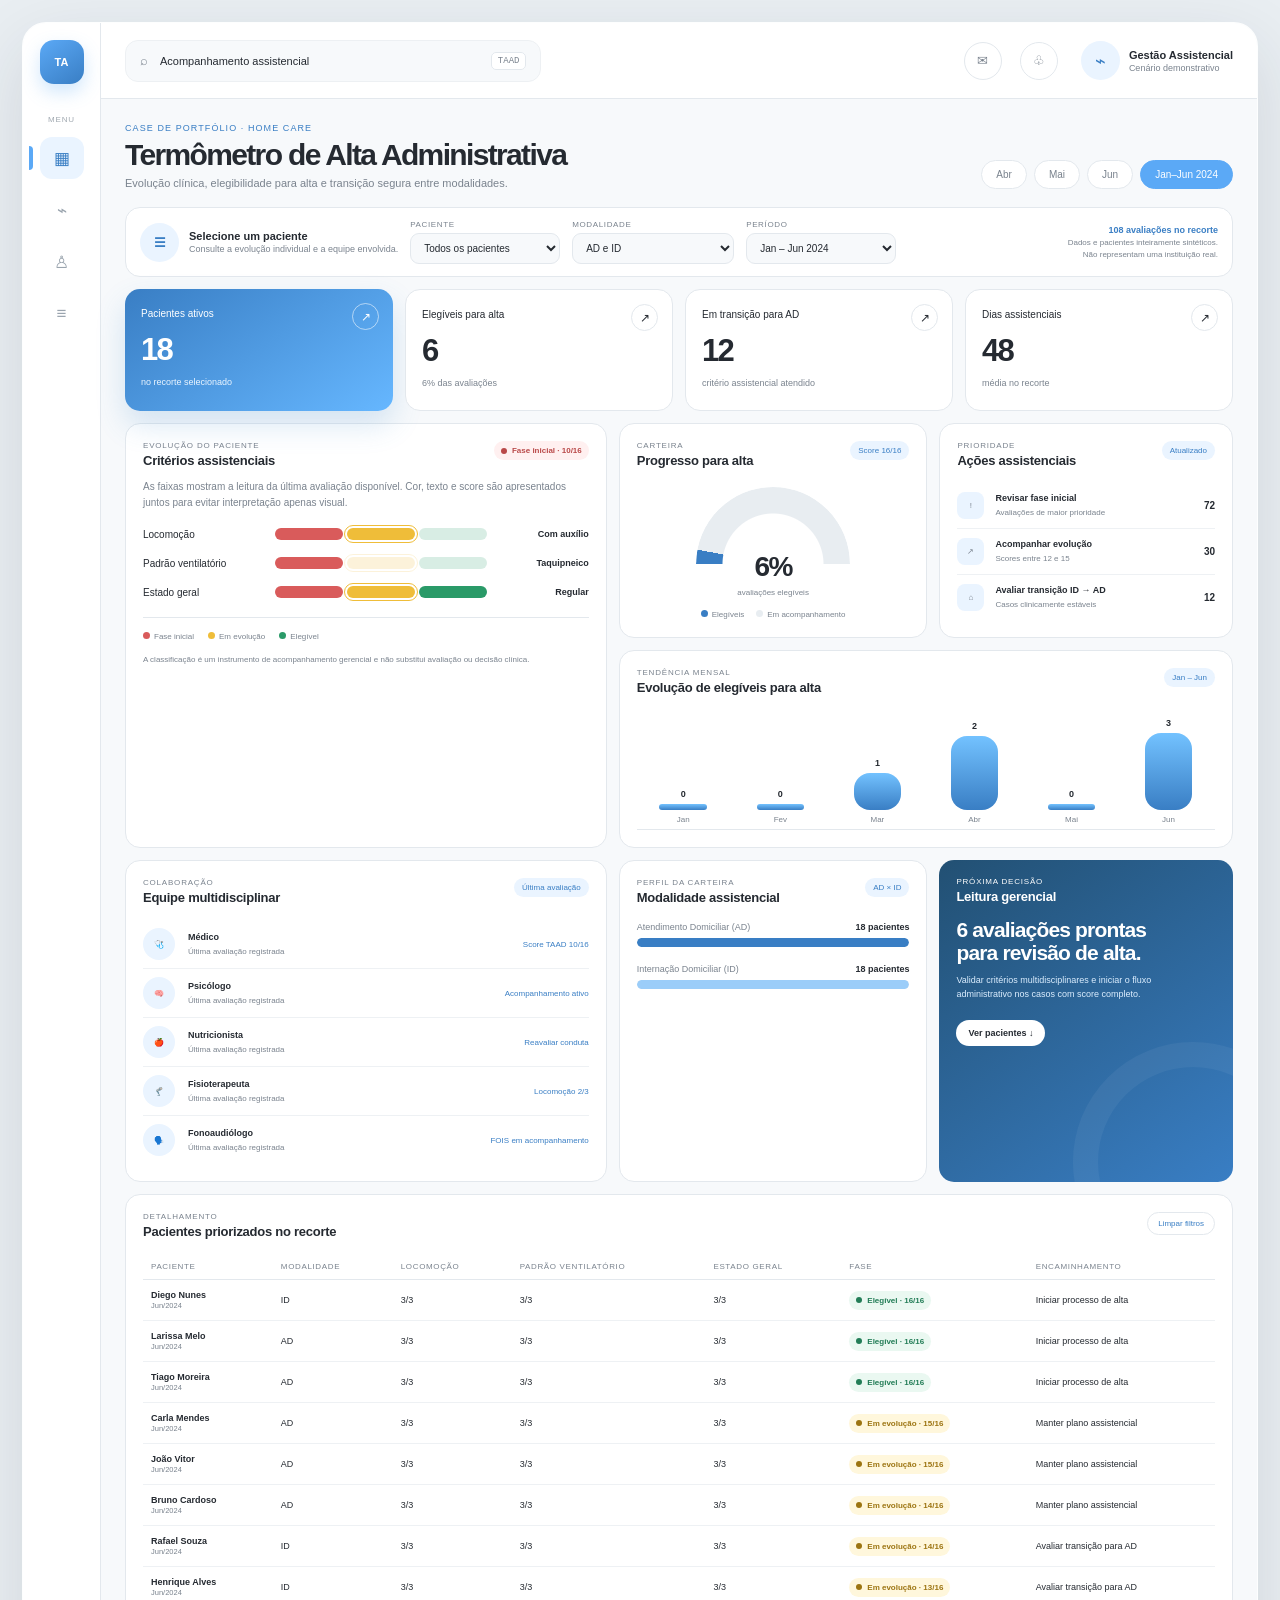
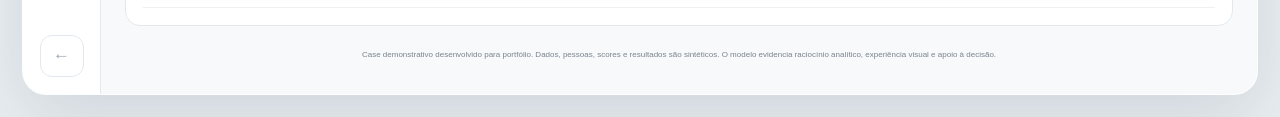
==== commit 3d46b812: "style: arredondar barras do gráfico mensal" ====
--- a/alta-administrativa.html
+++ b/alta-administrativa.html
@@ -16,7 +16,7 @@
     .ta-dashboard-grid{display:grid;grid-template-columns:1.28fr .82fr .78fr;gap:12px}.ta-card{background:#fff;border:1px solid var(--ta-line);border-radius:15px;padding:17px;min-width:0}.ta-card-head{display:flex;align-items:flex-start;justify-content:space-between;gap:12px;margin-bottom:15px}.ta-card-head h2{font-size:13px;margin:3px 0 0;letter-spacing:-.02em}.ta-card-head p{font-size:8px;text-transform:uppercase;letter-spacing:.1em;color:var(--ta-muted);margin:0}.ta-chip{font-size:8px;border-radius:14px;padding:5px 8px;background:var(--ta-blue-soft);color:var(--ta-blue-dark);white-space:nowrap}.ta-criteria-card{grid-row:span 2}.ta-criteria-intro{font-size:10px;color:var(--ta-muted);line-height:1.55;margin:-4px 0 18px}.ta-criterion{display:grid;grid-template-columns:120px minmax(0,1fr) 90px;gap:12px;align-items:center;margin:17px 0}.ta-criterion>span{font-size:10px}.ta-criterion>strong{font-size:9px;text-align:right}.ta-scale{display:grid;grid-template-columns:repeat(3,1fr);gap:4px;position:relative}.ta-scale i{height:12px;border-radius:10px;opacity:.18;position:relative}.ta-scale .red{background:var(--ta-red);color:var(--ta-red)}.ta-scale .yellow{background:var(--ta-yellow);color:var(--ta-yellow)}.ta-scale .green{background:var(--ta-green);color:var(--ta-green)}.ta-scale i.allowed{opacity:1}.ta-scale i.current::after{content:"";position:absolute;inset:-3px;border:1px solid currentColor;border-radius:12px}.ta-legend{display:flex;gap:14px;align-items:center;border-top:1px solid var(--ta-line);padding-top:14px;margin-top:19px;color:var(--ta-muted);font-size:8px}.ta-legend i{width:7px;height:7px;border-radius:50%;display:inline-block;margin-right:4px}.ta-legend .red{background:var(--ta-red)}.ta-legend .yellow{background:var(--ta-yellow)}.ta-legend .green{background:var(--ta-green)}.ta-clinical-note{font-size:8px;color:var(--ta-muted);line-height:1.5;margin:13px 0 0}
     .ta-gauge-wrap{display:grid;place-items:center;padding-top:4px}.ta-gauge{--value:50;width:154px;height:82px;overflow:hidden;position:relative}.ta-gauge::before{content:"";position:absolute;width:154px;height:154px;border-radius:50%;background:conic-gradient(from 270deg,var(--ta-blue-dark) calc(var(--value)*1.8deg),#e8edf1 0 180deg,transparent 0);mask:radial-gradient(circle at center,transparent 50px,#000 51px);-webkit-mask:radial-gradient(circle at center,transparent 50px,#000 51px)}.ta-gauge-value{text-align:center;margin-top:-18px}.ta-gauge-value strong{font-size:28px;letter-spacing:-.06em;display:block}.ta-gauge-value span{font-size:8px;color:var(--ta-muted)}.ta-progress-legend{display:flex;justify-content:center;gap:12px;margin-top:12px;font-size:8px;color:var(--ta-muted)}.ta-progress-legend i{display:inline-block;width:7px;height:7px;border-radius:50%;margin-right:4px}.ta-progress-legend span:first-child i{background:var(--ta-blue-dark)}.ta-progress-legend span:last-child i{background:#e8edf1}
     .ta-actions{list-style:none;padding:0;margin:0}.ta-actions li{display:grid;grid-template-columns:29px 1fr auto;gap:9px;align-items:center;padding:9px 0;border-top:1px solid #eef1f4}.ta-actions li:first-child{border-top:0}.ta-action-icon{width:27px;height:27px;border-radius:8px;display:grid;place-items:center;background:var(--ta-blue-soft);color:var(--ta-blue-dark)}.ta-actions strong{font-size:9px;display:block}.ta-actions span{font-size:8px;color:var(--ta-muted)}.ta-action-count{font-size:10px!important;font-weight:700;color:var(--ta-ink)!important}
-    .ta-trend-card{grid-column:2/4}.ta-bars{height:120px;display:flex;align-items:end;gap:12px;border-bottom:1px solid var(--ta-line);padding:8px 4px 0}.ta-bar-item{flex:1;height:100%;display:flex;flex-direction:column;justify-content:end;align-items:center;gap:5px}.ta-bar-item b{font-size:9px}.ta-bar{width:56%;min-height:4px;border-radius:16px 16px 4px 4px;background:linear-gradient(180deg,#73c2ff,var(--ta-blue-dark));transition:height .25s}.ta-bar-item small{font-size:8px;color:var(--ta-muted);padding-bottom:5px}
+    .ta-trend-card{grid-column:2/4}.ta-bars{height:120px;display:flex;align-items:end;gap:12px;border-bottom:1px solid var(--ta-line);padding:8px 4px 0}.ta-bar-item{flex:1;height:100%;display:flex;flex-direction:column;justify-content:end;align-items:center;gap:5px}.ta-bar-item b{font-size:9px}.ta-bar{width:56%;min-height:4px;border-radius:16px;background:linear-gradient(180deg,#73c2ff,var(--ta-blue-dark));transition:height .25s}.ta-bar-item small{font-size:8px;color:var(--ta-muted);padding-bottom:5px}
     .ta-team-card{grid-column:1/2}.ta-team-list{list-style:none;padding:0;margin:0}.ta-team-list li{display:grid;grid-template-columns:35px 1fr auto;align-items:center;gap:10px;padding:8px 0;border-top:1px solid #eef1f4}.ta-team-list li:first-child{border-top:0}.ta-role-icon{width:32px;height:32px;border-radius:50%;display:grid;place-items:center;background:var(--ta-blue-soft);font-size:14px}.ta-team-list strong{display:block;font-size:9px}.ta-team-list span{font-size:8px;color:var(--ta-muted)}.ta-team-status{font-size:8px!important;color:var(--ta-blue-dark)!important;text-align:right}
     .ta-mode-card{grid-column:2/3}.ta-mode{margin:17px 0}.ta-mode-line{display:flex;justify-content:space-between;font-size:9px;margin-bottom:6px}.ta-mode-line span{color:var(--ta-muted)}.ta-mode-track{height:9px;border-radius:8px;background:#edf1f4;overflow:hidden}.ta-mode-track i{display:block;height:100%;border-radius:8px;background:var(--ta-blue-dark)}.ta-mode.id i{background:#9bcdf9}
     .ta-decision-card{grid-column:3/4;background:linear-gradient(145deg,#225073,#397ec4);color:#fff;border:0;position:relative;overflow:hidden}.ta-decision-card::after{content:"";position:absolute;width:190px;height:190px;border:25px solid rgba(255,255,255,.05);border-radius:50%;right:-80px;bottom:-100px}.ta-decision-card .ta-card-head p,.ta-decision-card .ta-card-head h2{color:#fff}.ta-decision-card strong{font-size:21px;line-height:1.08;letter-spacing:-.04em;display:block;max-width:210px;margin:10px 0}.ta-decision-card>p{font-size:9px;line-height:1.55;color:#dceeff;max-width:240px}.ta-decision-card a{display:inline-flex;margin-top:9px;color:var(--ta-ink);background:#fff;text-decoration:none;border-radius:18px;padding:8px 12px;font-size:9px;font-weight:700;position:relative;z-index:1}
